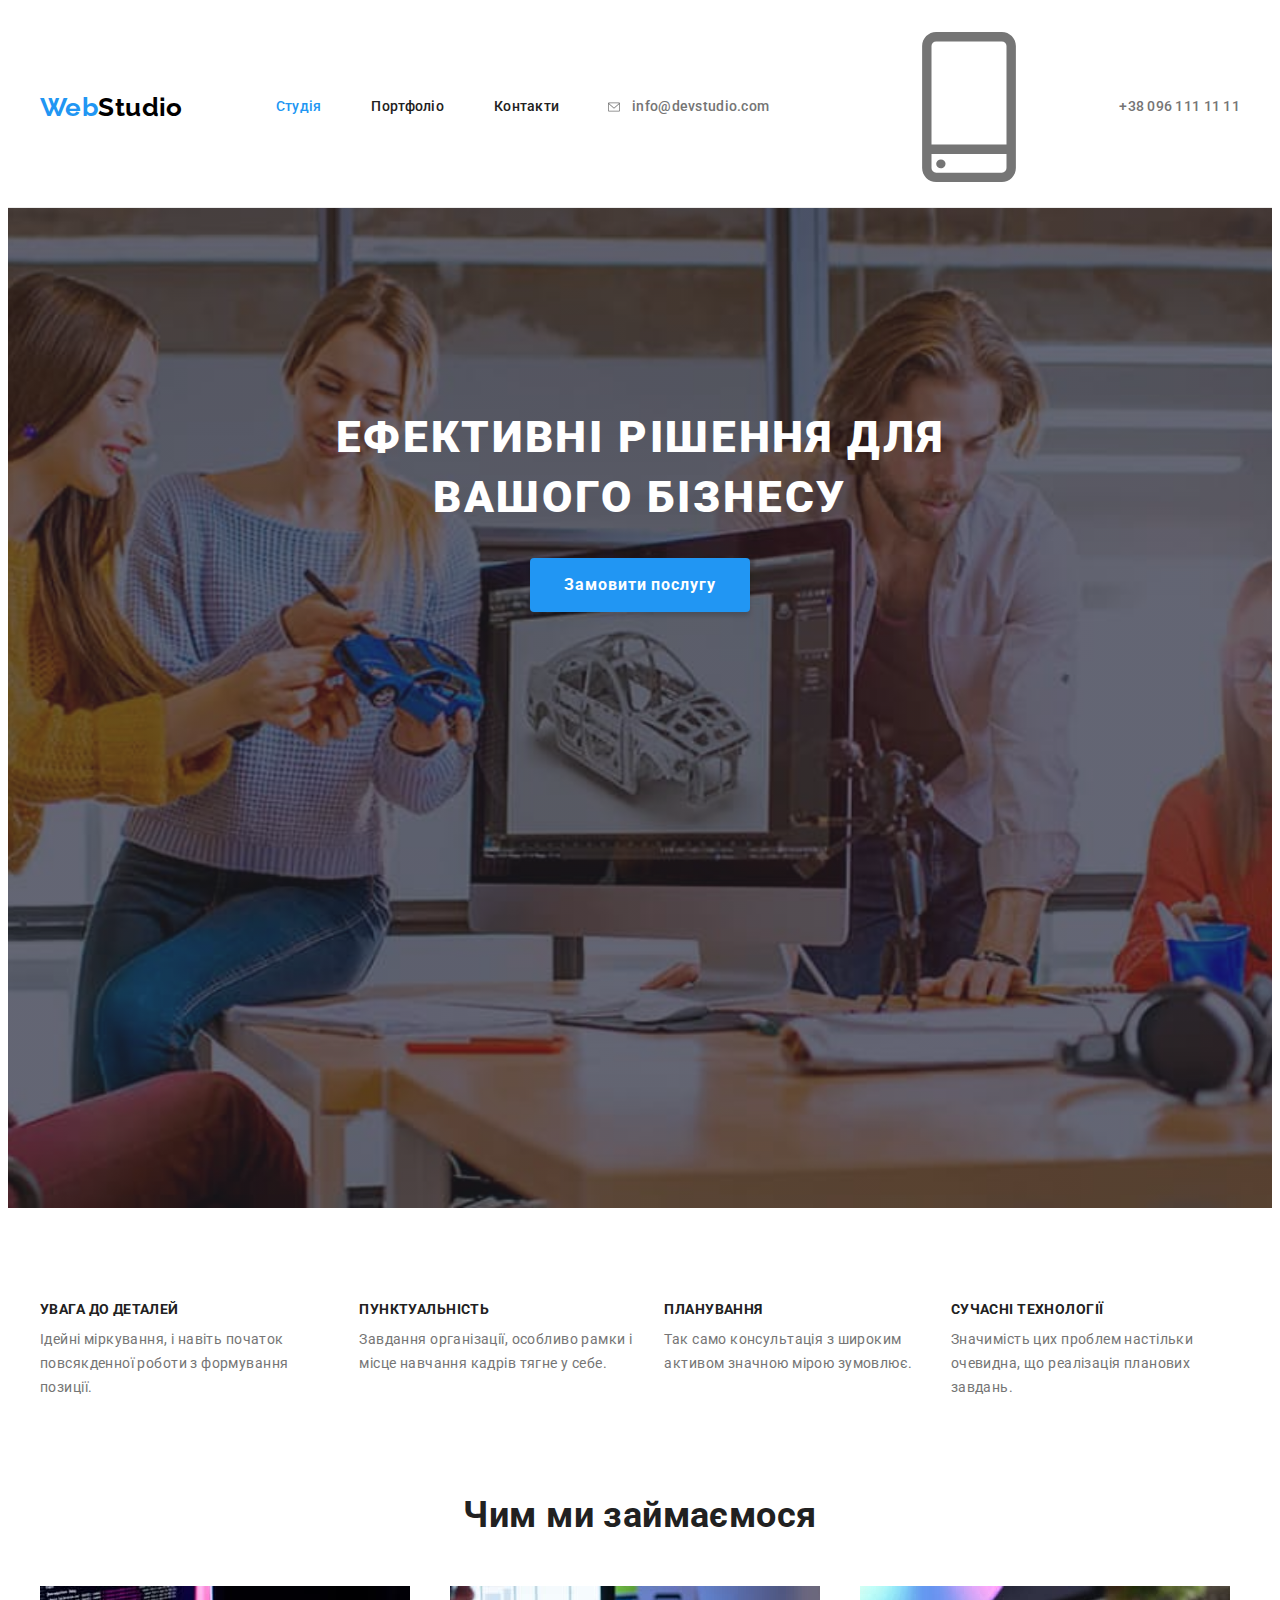
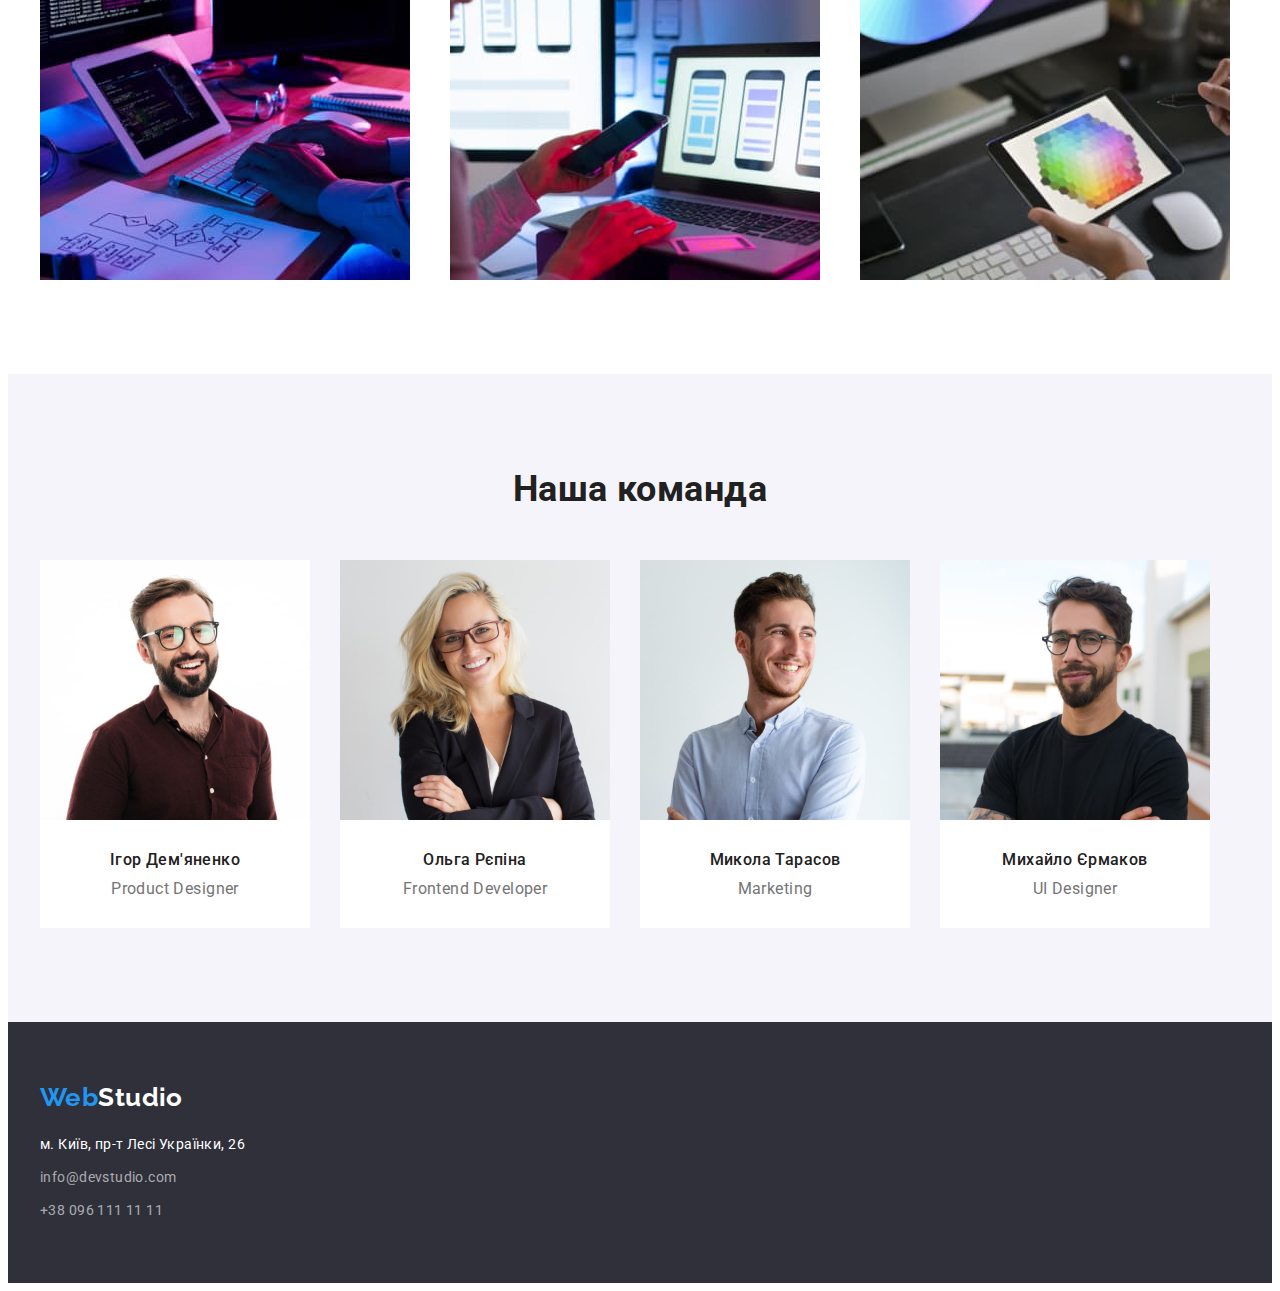
==== index.html @ 7a1e14f6 "add symbol-defs" ====
<!DOCTYPE html>
<html lang="uk">
  <head>
    <meta charset="UTF-8" />
    <meta http-equiv="X-UA-Compatible" content="IE=edge" />
    <meta name="viewport" content="width=device-width, initial-scale=1.0" />
    <title>Web Studio</title>
    <link rel="preconnect" href="https://fonts.googleapis.com" />
    <link rel="preconnect" href="https://fonts.gstatic.com" crossorigin />
    <link
      href="https://fonts.googleapis.com/css2?family=Raleway:wght@700&family=Roboto:wght@400;500;700;900&display=swap"
      rel="stylesheet"
    />
    <link
      rel="stylesheet"
      href="https://cdnjs.cloudflare.com/ajax/libs/modern-normalize/1.1.0/modern-normalize.min.css"
      integrity="sha512-wpPYUAdjBVSE4KJnH1VR1HeZfpl1ub8YT/NKx4PuQ5NmX2tKuGu6U/JRp5y+Y8XG2tV+wKQpNHVUX03MfMFn9Q=="
      crossorigin="anonymous"
      referrerpolicy="no-referrer"
    />
    <link rel="stylesheet" href="./css/styles.css" />
  </head>
  <body>
    <header class="page-header">
      <div class="container header-container">
        <nav class="nav-header">
          <a class="logo logo-first" lang="en" href="./index.html"
            >Web<span class="logo-header">Studio</span></a
          >
          <ul class="list nav-list">
            <li>
              <a class="nav-link link-current" href="./index.html">Студія</a>
            </li>
            <li>
              <a class="nav-link" href="./portfolio.html">Портфоліо</a>
            </li>
            <li>
              <a class="nav-link" href="#">Контакти</a>
            </li>
          </ul>
        </nav>
        <div class="contact-box">
          <ul class="list contact-list">
            <li>
              <a class="contact-link" href="mailto:info@devstudio.com">
                <svg class="mail-icon" width="16" ; height="12">
                  <use href="./images/symbol-defs.svg#envelope"></use></svg
                >info@devstudio.com
              </a>
            </li>
            <li>
              <a class="contact-link" href="tel:+380961111111">
                <svg class="phone-icon">
                  <use href="./images/symbol-defs.svg#smartphone"></use></svg
                >+38 096 111 11 11</a
              >
            </li>
          </ul>
        </div>
      </div>
    </header>
    <main>
      <section class="main-section section">
        <div class="container">
          <h1 class="main-title">Ефективні рішення для вашого бізнесу</h1>
          <button class="button" type="button">Замовити послугу</button>
        </div>
      </section>
      <section class="section">
        <div class="container">
          <h2 class="visually-hidden">Наші переваги</h2>
          <ul class="list benefits-list">
            <li>
              <h3 class="content-titles">Увага до деталей</h3>
              <p class="text">
                Ідейні міркування, і навіть початок повсякденної роботи з формування позиції.
              </p>
            </li>
            <li>
              <h3 class="content-titles">Пунктуальність</h3>
              <p class="text">
                Завдання організації, особливо рамки і місце навчання кадрів тягне у себе.
              </p>
            </li>
            <li>
              <h3 class="content-titles">Планування</h3>
              <p class="text">Так само консультація з широким активом значною мірою зумовлює.</p>
            </li>
            <li>
              <h3 class="content-titles">Сучасні технології</h3>
              <p class="text">
                Значимість цих проблем настільки очевидна, що реалізація планових завдань.
              </p>
            </li>
          </ul>
        </div>
      </section>
      <section class="section work-section">
        <div class="container">
          <h2 class="section-title">Чим ми займаємося</h2>
          <ul class="list work-list">
            <li class="work-item">
              <img
                class="work-image"
                src="./images/box1.jpg"
                alt="Людина працює за комп'ютером"
                width="370"
              />
            </li>
            <li class="work-item">
              <img
                class="work-image"
                src="./images/box2.jpg"
                alt="Людина переглядає інформацію на ноутбуці з телефоном"
                width="370"
              />
            </li>
            <li class="work-item">
              <img
                class="work-image"
                src="./images/box3.jpg"
                alt="Людина працює на планшеті"
                width="370"
              />
            </li>
          </ul>
        </div>
      </section>
      <section class="section-team section">
        <div class="container">
          <h2 class="section-title">Наша команда</h2>
          <ul class="list team-list">
            <li class="team-item">
              <img
                class="team-img"
                src="./images/img1.jpg"
                alt="Усміхнений хлопець в окулярах"
                width="270"
              />
              <div class="staff-box">
                <h3 class="staff-title">Ігор Дем'яненко</h3>
                <p class="staff-position" lang="en">Product Designer</p>
              </div>
            </li>
            <li class="team-item">
              <img
                class="team-img"
                src="./images/img2.jpg"
                alt="Усміхнена дівчина в окулярах"
                width="270"
              />
              <div class="staff-box">
                <h3 class="staff-title">Ольга Рєпіна</h3>
                <p class="staff-position" lang="en">Frontend Developer</p>
              </div>
            </li>
            <li class="team-item">
              <img
                class="team-img"
                src="./images/img3.jpg"
                alt="Усміхнений хлопець дивиться в сторону"
                width="270"
              />
              <div class="staff-box">
                <h3 class="staff-title">Микола Тарасов</h3>
                <p class="staff-position" lang="en">Marketing</p>
              </div>
            </li>
            <li class="team-item">
              <img
                class="team-img"
                src="./images/img4.jpg"
                alt="Хлопець в окулярах посміхається"
                width="270"
              />
              <div class="staff-box">
                <h3 class="staff-title">Михайло Єрмаков</h3>
                <p class="staff-position" lang="en">UI Designer</p>
              </div>
            </li>
          </ul>
        </div>
      </section>
    </main>
    <footer class="footer">
      <div class="container">
        <a class="logo logo-second" lang="en" href="./index.html"
          >Web<span class="logo-footer">Studio</span></a
        >
        <address>
          <ul class="list">
            <li class="address-item">
              <a
                class="footer-address link"
                href="https://goo.gl/maps/CPtrU1FHBa2aNyZL9"
                target="_blank"
                rel="noopener noreferrer nofollow"
                >м. Київ, пр-т Лесі Українки, 26</a
              >
            </li>
            <li class="address-item">
              <a class="footer-link link" href="mailto:info@devstudio.com">info@devstudio.com</a>
            </li>
            <li class="address-item">
              <a class="footer-link link" href="tel:+380961111111">+38 096 111 11 11</a>
            </li>
          </ul>
        </address>
      </div>
    </footer>
  </body>
</html>
---- css/styles.css ----
:root {
  --primary-text-color: #757575;
  --primary-dark-color: #212121;
  --secondary-dark-color: #000000;
  --accent-color: #2196f3;
  --primary-light-color: #ffffff;
  --background-dark-color: #2f303a;
  --background-light-color: #f5f5f5;
  --background-secondary-light: #f5f4fa;
  --accent-secondary-color: #188ce8;
  --secondary-light-color: rgba(255, 255, 255, 0.6);
  --border-color: #ececec;
  --border-card-color: #eeeeee;
}

body {
  background-color: var(--primary-light-color);
  color: var(--primary-text-color);
  font-family: 'Roboto', sans-serif;
  letter-spacing: 0.03em;
  font-size: 14px;
}

p,
h1,
h2,
h3,
h4,
h5,
h6 {
  margin: 0;
}
ul,
ol {
  margin: 0;
  padding-left: 0;
}
button {
  cursor: pointer;
}
address {
  font-style: normal;
}
img {
  display: block;
}

/*--------------------------HEADER---------------------------*/
.container {
  width: 1200px;
  padding-left: 15px;
  padding-right: 15px;
  margin: 0 auto;
  /*outline: 2px solid red;*/
}

.page-header {
  padding-top: 24px;
  padding-bottom: 25px;
  border-bottom: 1px solid var(--border-color);
}

.section {
  padding-top: 94px;
  padding-bottom: 94px;
  margin: 0 auto;
}

.nav-header,
.nav-list,
.header-container,
.contact-list {
  display: flex;
  align-items: center;
}

.header-container {
  justify-content: space-between;
}

.nav-list,
.contact-list {
  gap: 50px;
}

.logo {
  font-family: 'Raleway';
  font-weight: 700;
  font-size: 26px;
  line-height: 1.19;
  color: var(--accent-color);
  text-decoration: none;
}

.logo-first {
  margin-right: 93px;
}
.logo-header {
  color: var(--secondary-dark-color);
}

.logo-footer {
  color: var(--primary-light-color);
}

.logo-second {
  display: inline-block;
  margin-bottom: 20px;
}

.list {
  list-style: none;
}

.mail-icon {
  display: inline-flex;
  margin-right: 10px;
  fill: currentColor;
}

.nav-link,
.contact-link {
  display: flex;
  align-items: center;
  font-weight: 500;
  line-height: 1.14;
  letter-spacing: 0.02em;
  text-decoration: none;
}

.nav-link {
  color: var(--primary-dark-color);
}

.contact-link {
  color: var(--primary-text-color);
}

.nav-link:hover,
.nav-link:focus {
  color: var(--accent-color);
}

.contact-link:hover,
.contact-link:focus {
  color: var(--accent-color);
}

.link-current {
  color: var(--accent-color);
}

.link {
  text-decoration: none;
}

/*--------------------HERO---------------------------*/
.main-section {
  max-width: 1600px;
  height: 600px;
  margin: 0 auto;
  background-color: var(--background-dark-color);
  background-image: linear-gradient(to right, rgba(47, 48, 58, 0.4), rgba(47, 48, 58, 0.4)),
    url(../images/hero.jpg);
  background-repeat: no-repeat;
  background-position: center;
  background-size: cover;
  text-align: center;
  padding-top: 200px;
  padding-bottom: 200px;
}

.main-title {
  max-width: 696px;
  height: 120px;
  margin: 0 auto;
  font-weight: 900;
  font-size: 44px;
  line-height: 1.36;
  letter-spacing: 0.06em;
  text-transform: uppercase;
  color: var(--primary-light-color);
}

.button {
  display: inline-block;
  box-sizing: border-box;
  padding: 10px 32px;
  margin-top: 30px;
  font-family: inherit;
  font-weight: 700;
  font-size: 16px;
  line-height: 1.88;
  letter-spacing: 0.06em;
  color: var(--primary-light-color);
  background-color: var(--accent-color);
  box-shadow: 0px 4px 4px rgba(0, 0, 0, 0.15);
  border-radius: 4px;
  border-color: transparent;
}

.button:hover {
  background-color: var(--accent-secondary-color);
}

/*----------------НАШІ ПЕРЕВАГИ-------------------------*/

.visually-hidden {
  position: absolute;
  width: 1px;
  height: 1px;
  margin: -1px;
  border: 0;
  padding: 0;
  white-space: nowrap;
  clip-path: inset(100%);
  clip: rect(0 0 0 0);
  overflow: hidden;
}

.benefits-list {
  display: flex;
  gap: 30px;
}

.section-title {
  margin-bottom: 50px;
  font-size: 36px;
  line-height: 1.17;
  text-align: center;
  color: var(--primary-dark-color);
}

.content-titles {
  margin-bottom: 10px;
  font-size: 14px;
  line-height: 1.14;
  text-transform: uppercase;
  color: var(--primary-dark-color);
}

.text {
  line-height: 1.71;
  color: var(--primary-text-color);
}

/*---------------------ЧИМ МИ ЗАЙМАЄМОСЯ-------------------------*/

.work-section {
  padding-top: 0px;
}

.work-list {
  display: flex;
  gap: 30px;
  margin-top: 50px;
}

.work-item {
  flex-basis: calc((100% - 60px) / 3);
}

/*------------------------------------НАША КОМАНДА-----------------------------*/

.section-team {
  background-color: var(--background-secondary-light);
}

.staff-box {
  padding-top: 30px;
  padding-bottom: 30px;
}
.team-item {
  background-color: var(--primary-light-color);
}

.team-list {
  display: flex;
  gap: 30px;
}

.team-item {
  width: calc((100% -90px) / 4);
}

.staff-title {
  margin-bottom: 10px;
  font-weight: 500;
  font-size: 16px;
  line-height: 1.19;
  text-align: center;
  color: var(--primary-dark-color);
}

.staff-position {
  font-size: 16px;
  line-height: 1.19;
  text-align: center;
}

/*---------------------FOOTER---------------------------------*/
.footer {
  background-color: #2f303a;
  padding-top: 60px;
  padding-bottom: 60px;
}

.footer-address {
  display: inline-block;
  line-height: 1.71;
  color: var(--primary-light-color);
}

.address-item:not(:last-child) {
  margin-bottom: 9px;
}

.footer-link {
  display: inline-block;
  font-style: normal;
  line-height: 1.71;
  color: var(--secondary-light-color);
}

.footer-link:hover,
.footer-link:focus {
  color: var(--accent-color);
}

/*----------------------PORTFOLIO------------------------------*/
.works-title {
  font-size: 18px;
  line-height: 2;
  letter-spacing: 0.06em;
  color: var(--primary-dark-color);
}

.works-sub-title {
  font-size: 16px;
  line-height: 1.88;
  color: var(--primary-text-color);
}

.button-portfolio {
  display: block;
  padding: 6px 22px;
  background: var(--background-secondary-light);
  border-radius: 4px;
  font-family: inherit;
  font-weight: 500;
  font-size: 16px;
  line-height: 1.62;
  text-align: center;
  letter-spacing: 0.03em;
  color: var(--primary-dark-color);
  border-radius: 4px;
  border: transparent;
}

.button-portfolio:hover,
.button-portfolio:focus {
  background-color: var(--accent-color);
  color: var(--primary-light-color);
}

.button-list {
  display: flex;
  justify-content: center;
  gap: 8px;
  margin-bottom: 50px;
}

.cards-list {
  display: flex;
  gap: 30px;
  flex-wrap: wrap;
  flex-basis: calc((100% - 60px) / 3);
}

.works-box {
  padding: 20px 24px;
  border: 1px solid var(--border-card-color);
  border-top: none;
}

.works-title {
  margin-bottom: 4px;
}
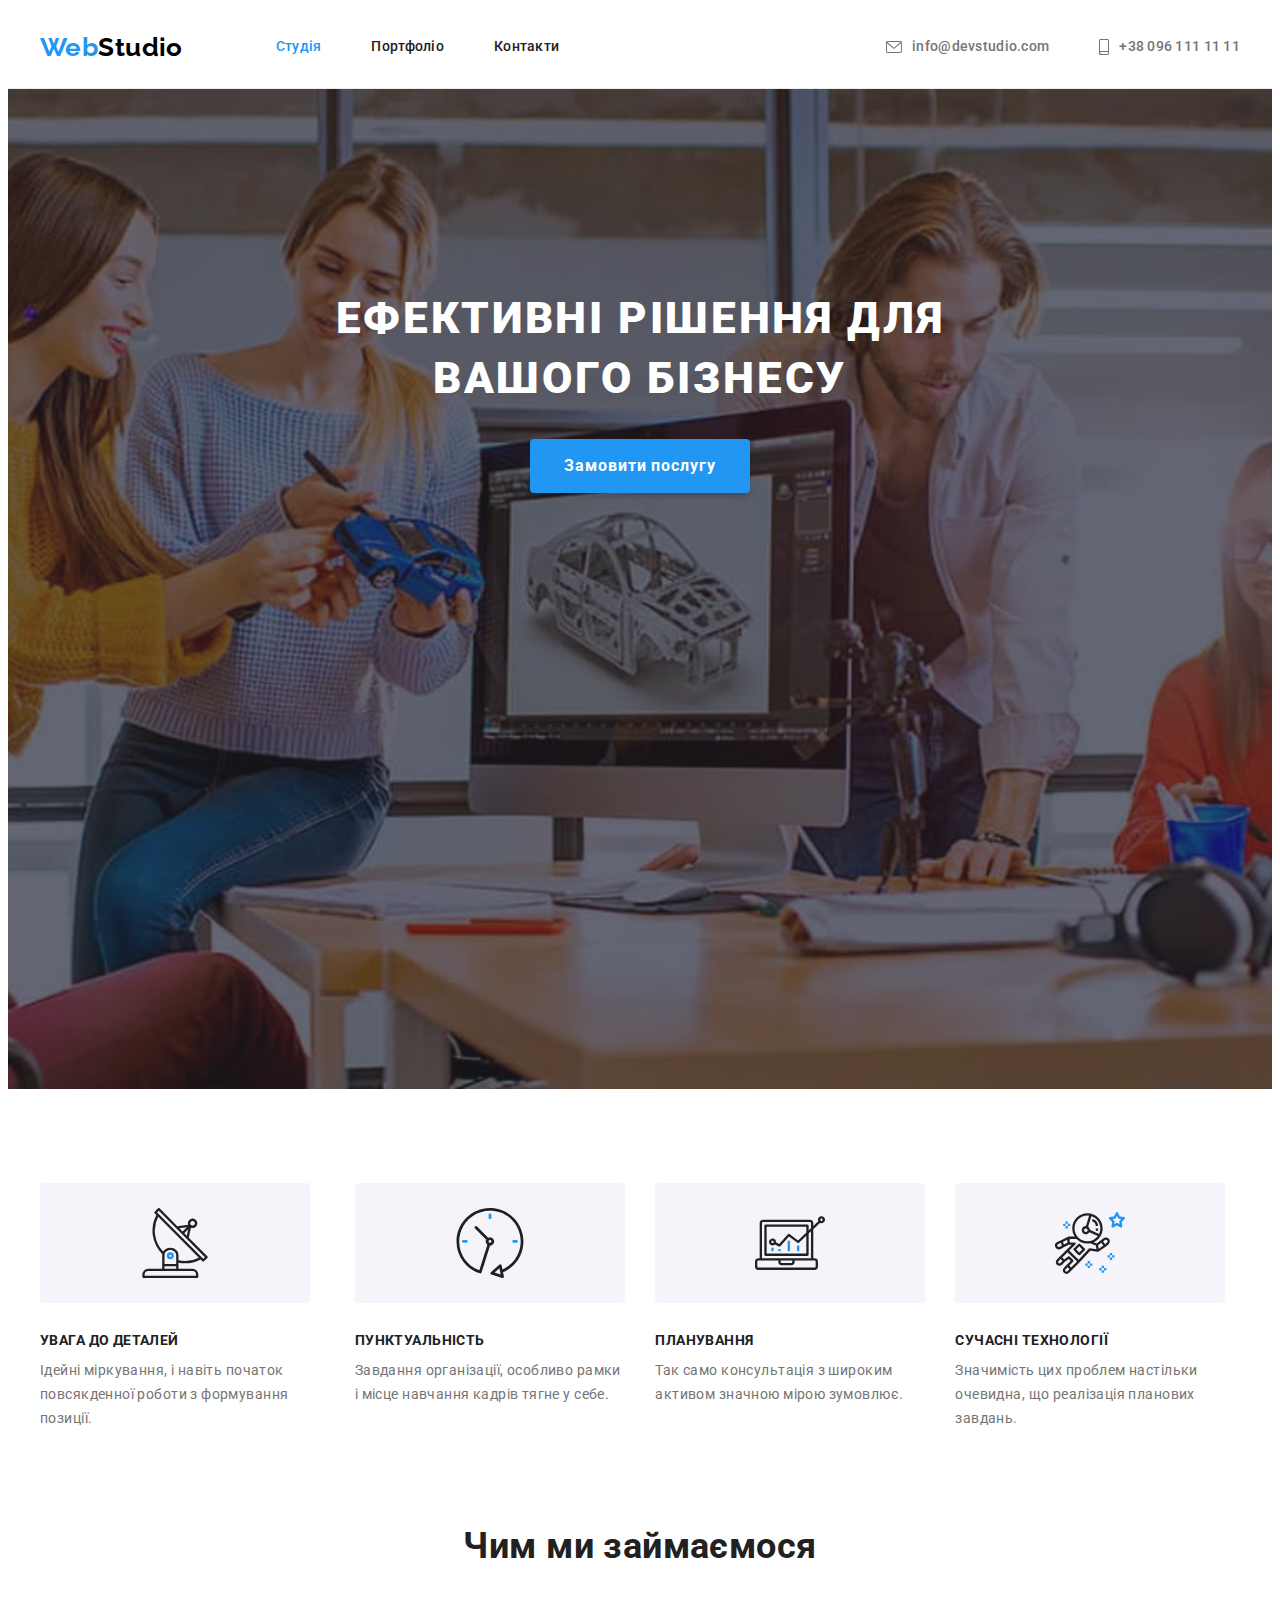
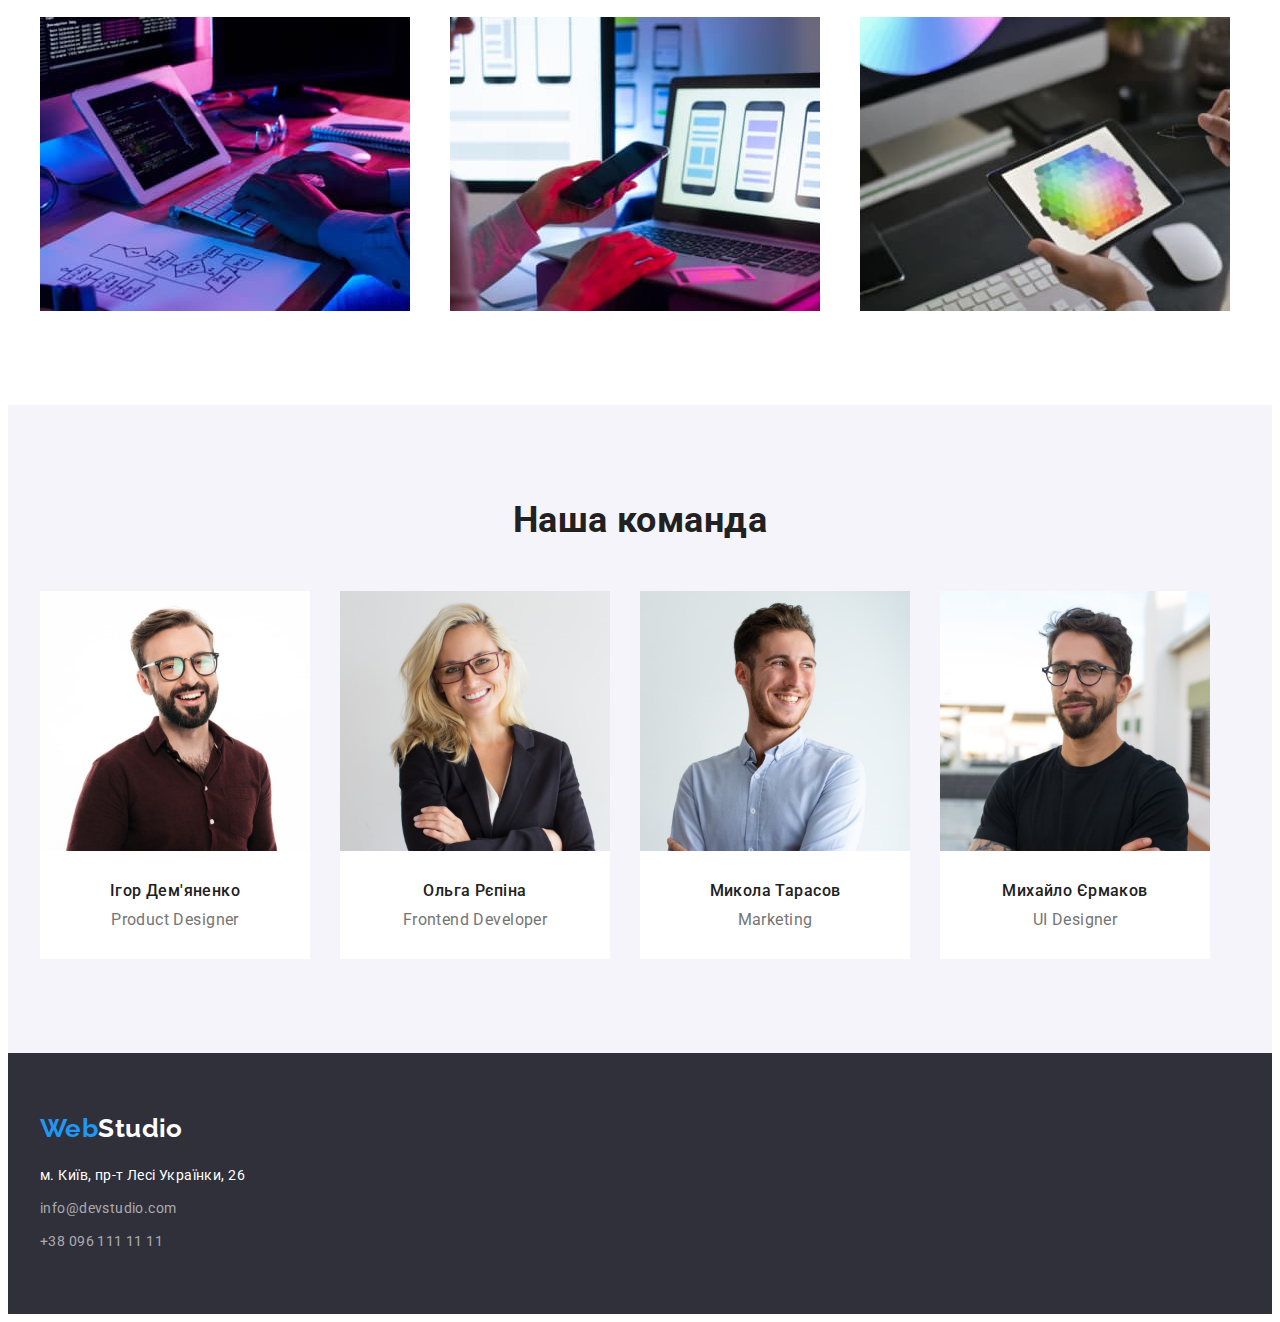
==== commit 8e4d796e: "add in css sbg (benefits)" ====
--- a/index.html
+++ b/index.html
@@ -50,7 +50,7 @@
             </li>
             <li>
               <a class="contact-link" href="tel:+380961111111">
-                <svg class="phone-icon">
+                <svg class="phone-icon" width="10" ; height="16">
                   <use href="./images/symbol-defs.svg#smartphone"></use></svg
                 >+38 096 111 11 11</a
               >
@@ -70,23 +70,43 @@
         <div class="container">
           <h2 class="visually-hidden">Наші переваги</h2>
           <ul class="list benefits-list">
-            <li>
+            <li class="benefits-item">
+              <div class="benefits-box">
+                <svg class="benefits-icons" width="70" height="70">
+                  <use href="./images/symbol-defs.svg#antenna"></use>
+                </svg>
+              </div>
               <h3 class="content-titles">Увага до деталей</h3>
               <p class="text">
                 Ідейні міркування, і навіть початок повсякденної роботи з формування позиції.
               </p>
             </li>
-            <li>
+            <li class="benefits-item">
+              <div class="benefits-box">
+                <svg class="benefits-icons" width="70" height="70">
+                  <use href="./images/symbol-defs.svg#clock"></use>
+                </svg>
+              </div>
               <h3 class="content-titles">Пунктуальність</h3>
               <p class="text">
                 Завдання організації, особливо рамки і місце навчання кадрів тягне у себе.
               </p>
             </li>
-            <li>
+            <li class="benefits-item">
+              <div class="benefits-box">
+                <svg class="benefits-icons" width="70" height="70">
+                  <use href="./images/symbol-defs.svg#diagram"></use>
+                </svg>
+              </div>
               <h3 class="content-titles">Планування</h3>
               <p class="text">Так само консультація з широким активом значною мірою зумовлює.</p>
             </li>
-            <li>
+            <li class="benefits-item">
+              <div class="benefits-box">
+                <svg class="benefits-icons" width="70" height="70">
+                  <use href="./images/symbol-defs.svg#astronaut"></use>
+                </svg>
+              </div>
               <h3 class="content-titles">Сучасні технології</h3>
               <p class="text">
                 Значимість цих проблем настільки очевидна, що реалізація планових завдань.
--- a/css/styles.css
+++ b/css/styles.css
@@ -113,9 +113,14 @@
 }
 
 .mail-icon {
-  display: inline-flex;
   margin-right: 10px;
   fill: currentColor;
+}
+
+.phone-icon {
+  margin-right: 10px;
+  fill: currentColor;
+  padding: 0;
 }
 
 .nav-link,
@@ -223,6 +228,20 @@
   gap: 30px;
 }
 
+.benefits-box {
+  width: 270px;
+  height: 120px;
+  background-color: var(--background-secondary-light);
+  border-radius: 4px;
+  display: flex;
+  justify-content: center;
+  align-items: center;
+  margin-bottom: 30px;
+}
+
+.benefits-icons {
+}
+
 .section-title {
   margin-bottom: 50px;
   font-size: 36px;
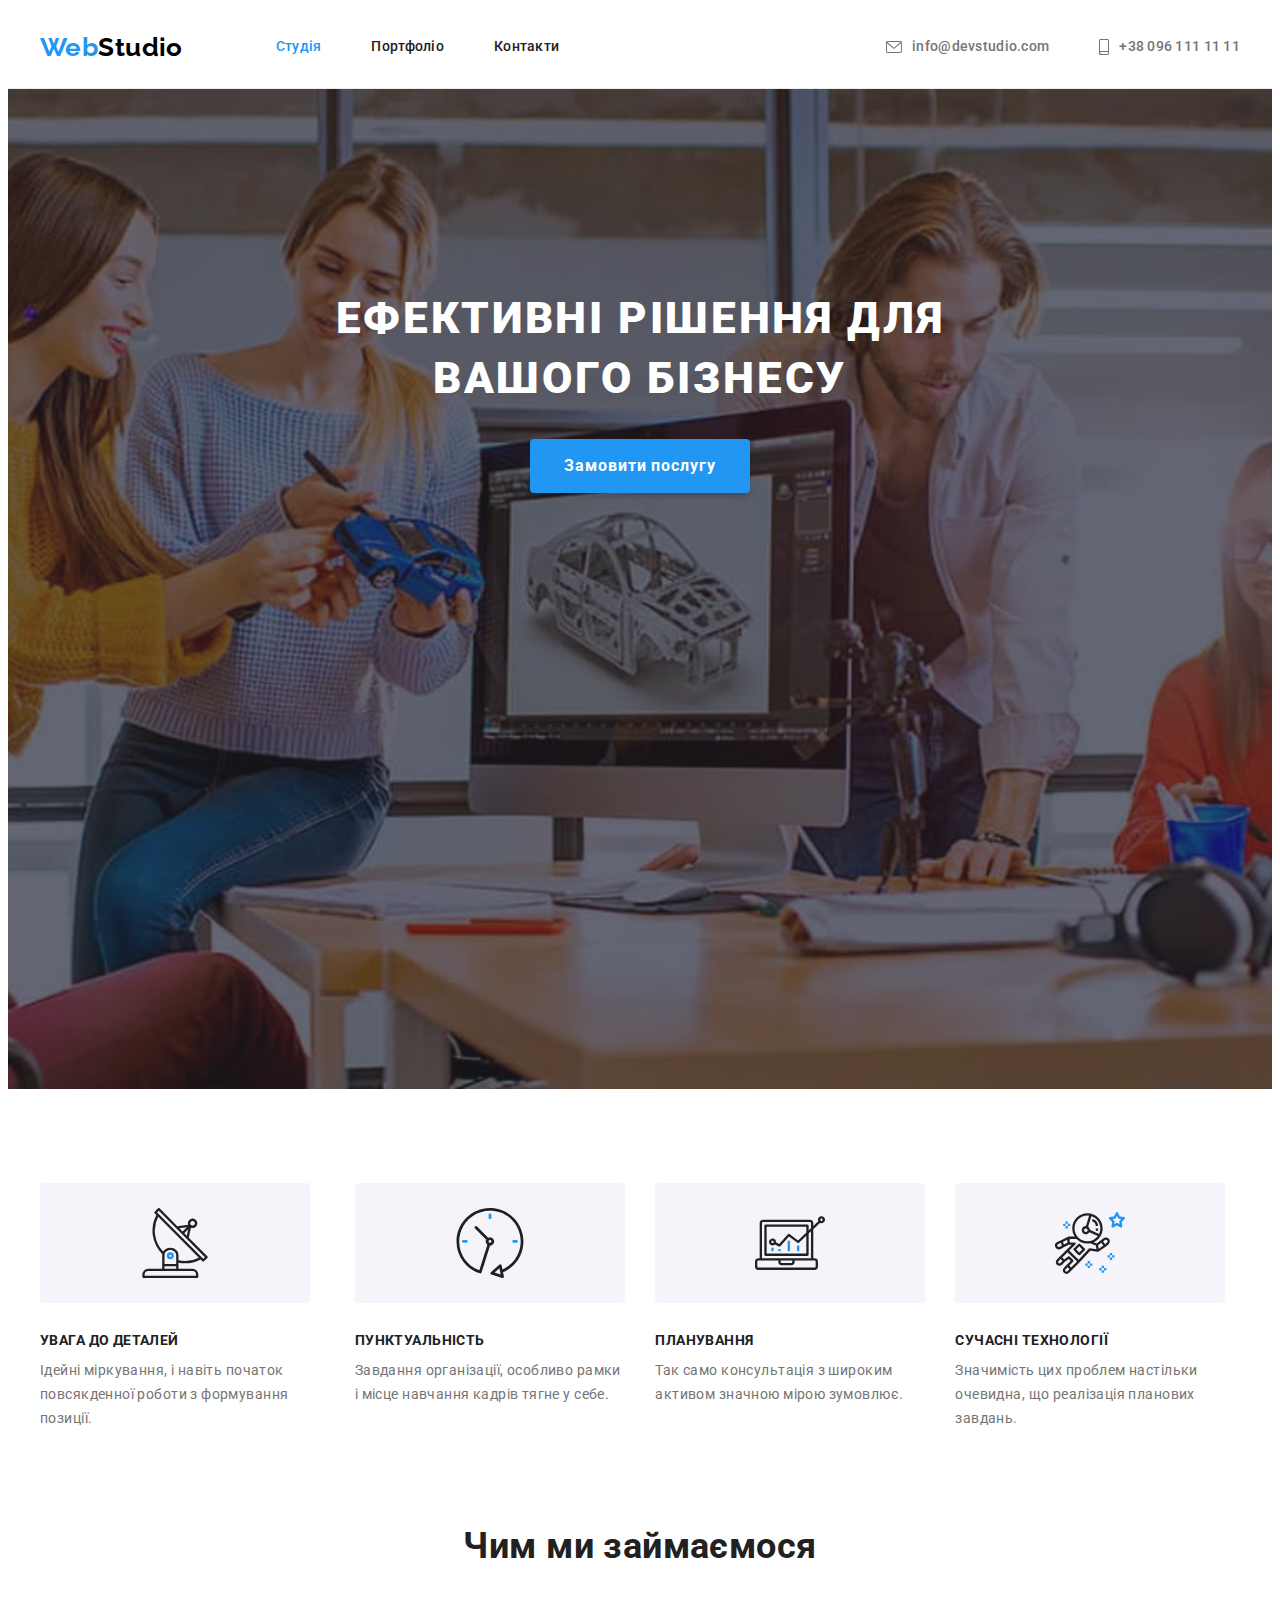
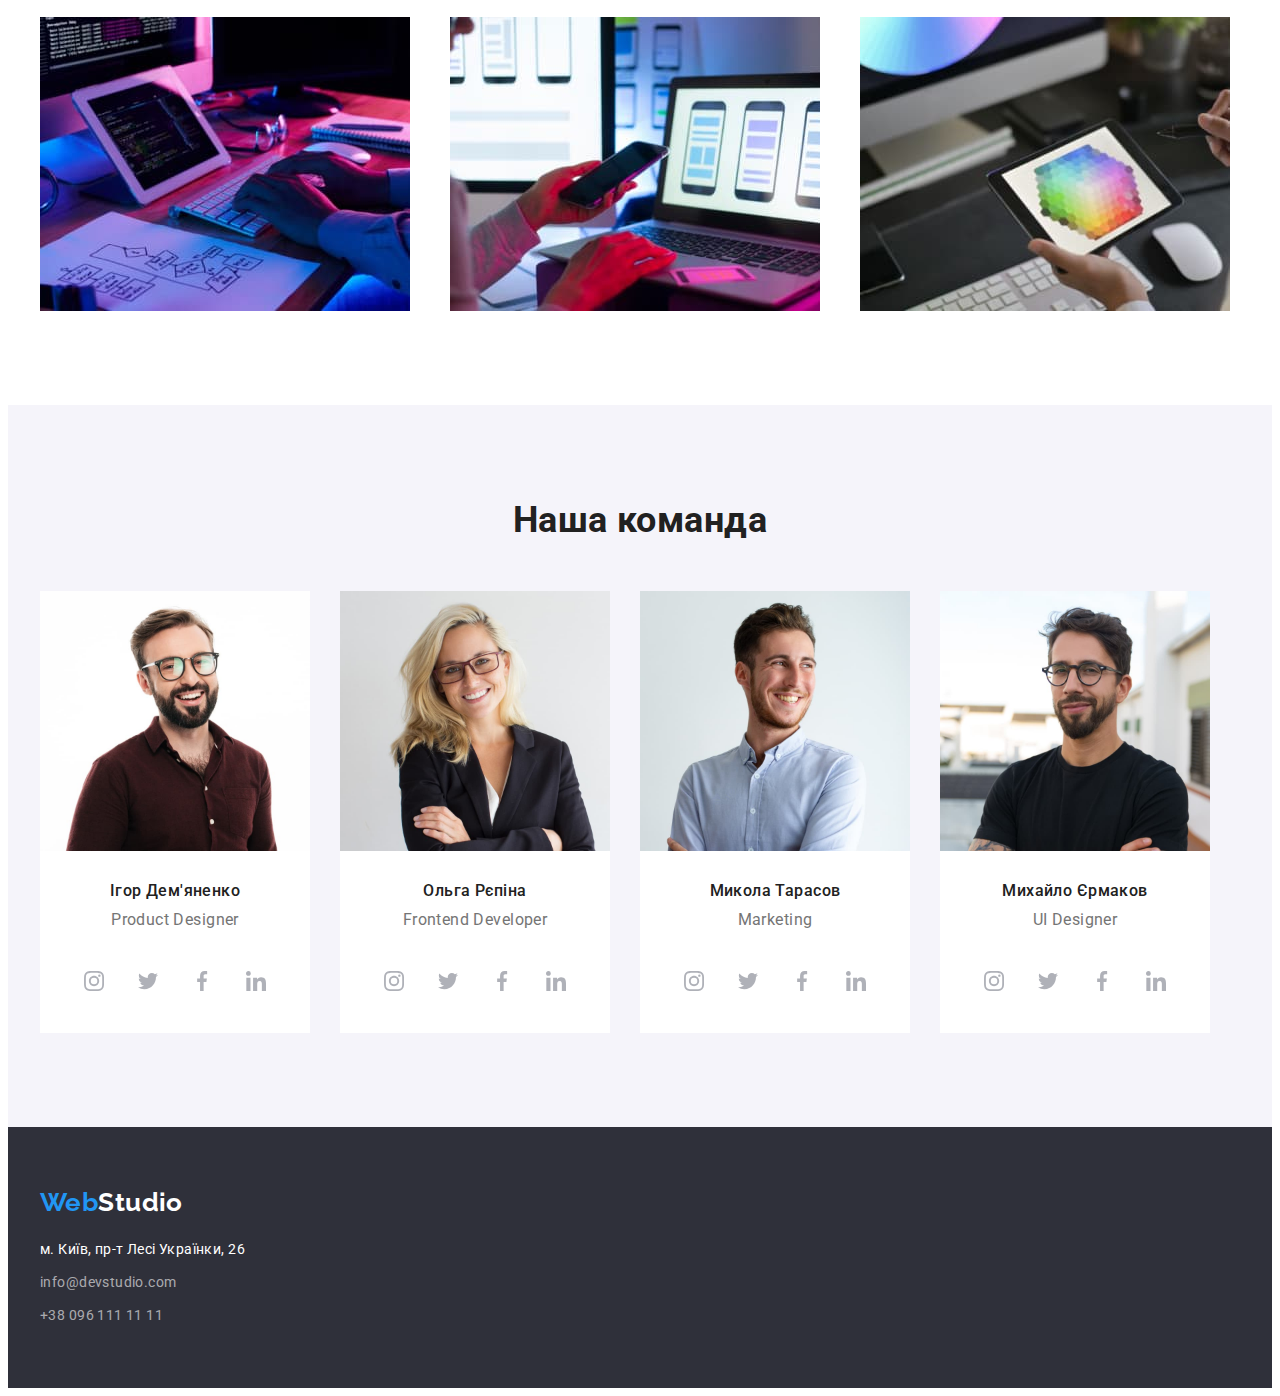
==== commit a10c8660: "add social icons in section our team" ====
--- a/index.html
+++ b/index.html
@@ -161,6 +161,58 @@
                 <h3 class="staff-title">Ігор Дем'яненко</h3>
                 <p class="staff-position" lang="en">Product Designer</p>
               </div>
+              <div>
+                <ul class="team-social-list list">
+                  <li class="team-social-item">
+                    <a
+                      target="_blank"
+                      rel="noopener noreferrer nofollow"
+                      href=""
+                      class="team-social-link link"
+                    >
+                      <svg width="20" height="20">
+                        <use href="./images/symbol-defs.svg#instagram"></use>
+                      </svg>
+                    </a>
+                  </li>
+                  <li class="team-social-item">
+                    <a
+                      target="_blank"
+                      rel="noopener noreferrer nofollow"
+                      href=""
+                      class="team-social-link link"
+                    >
+                      <svg width="20" height="20">
+                        <use href="./images/symbol-defs.svg#twitter"></use>
+                      </svg>
+                    </a>
+                  </li>
+                  <li class="team-social-item">
+                    <a
+                      target="_blank"
+                      rel="noopener noreferrer nofollow"
+                      href=""
+                      class="team-social-link link"
+                    >
+                      <svg width="20" height="20">
+                        <use href="./images/symbol-defs.svg#facebook"></use>
+                      </svg>
+                    </a>
+                  </li>
+                  <li class="team-social-item">
+                    <a
+                      target="_blank"
+                      rel="noopener noreferrer nofollow"
+                      href=""
+                      class="team-social-link link"
+                    >
+                      <svg width="20" height="20">
+                        <use href="./images/symbol-defs.svg#linkedin"></use>
+                      </svg>
+                    </a>
+                  </li>
+                </ul>
+              </div>
             </li>
             <li class="team-item">
               <img
@@ -173,6 +225,58 @@
                 <h3 class="staff-title">Ольга Рєпіна</h3>
                 <p class="staff-position" lang="en">Frontend Developer</p>
               </div>
+              <div>
+                <ul class="team-social-list list">
+                  <li class="team-social-item">
+                    <a
+                      target="_blank"
+                      rel="noopener noreferrer nofollow"
+                      href=""
+                      class="team-social-link link"
+                    >
+                      <svg width="20" height="20">
+                        <use href="./images/symbol-defs.svg#instagram"></use>
+                      </svg>
+                    </a>
+                  </li>
+                  <li class="team-social-item">
+                    <a
+                      target="_blank"
+                      rel="noopener noreferrer nofollow"
+                      href=""
+                      class="team-social-link link"
+                    >
+                      <svg width="20" height="20">
+                        <use href="./images/symbol-defs.svg#twitter"></use>
+                      </svg>
+                    </a>
+                  </li>
+                  <li class="team-social-item">
+                    <a
+                      target="_blank"
+                      rel="noopener noreferrer nofollow"
+                      href=""
+                      class="team-social-link link"
+                    >
+                      <svg width="20" height="20">
+                        <use href="./images/symbol-defs.svg#facebook"></use>
+                      </svg>
+                    </a>
+                  </li>
+                  <li class="team-social-item">
+                    <a
+                      target="_blank"
+                      rel="noopener noreferrer nofollow"
+                      href=""
+                      class="team-social-link link"
+                    >
+                      <svg width="20" height="20">
+                        <use href="./images/symbol-defs.svg#linkedin"></use>
+                      </svg>
+                    </a>
+                  </li>
+                </ul>
+              </div>
             </li>
             <li class="team-item">
               <img
@@ -185,6 +289,58 @@
                 <h3 class="staff-title">Микола Тарасов</h3>
                 <p class="staff-position" lang="en">Marketing</p>
               </div>
+              <div>
+                <ul class="team-social-list list">
+                  <li class="team-social-item">
+                    <a
+                      target="_blank"
+                      rel="noopener noreferrer nofollow"
+                      href=""
+                      class="team-social-link link"
+                    >
+                      <svg width="20" height="20">
+                        <use href="./images/symbol-defs.svg#instagram"></use>
+                      </svg>
+                    </a>
+                  </li>
+                  <li class="team-social-item">
+                    <a
+                      target="_blank"
+                      rel="noopener noreferrer nofollow"
+                      href=""
+                      class="team-social-link link"
+                    >
+                      <svg width="20" height="20">
+                        <use href="./images/symbol-defs.svg#twitter"></use>
+                      </svg>
+                    </a>
+                  </li>
+                  <li class="team-social-item">
+                    <a
+                      target="_blank"
+                      rel="noopener noreferrer nofollow"
+                      href=""
+                      class="team-social-link link"
+                    >
+                      <svg width="20" height="20">
+                        <use href="./images/symbol-defs.svg#facebook"></use>
+                      </svg>
+                    </a>
+                  </li>
+                  <li class="team-social-item">
+                    <a
+                      target="_blank"
+                      rel="noopener noreferrer nofollow"
+                      href=""
+                      class="team-social-link link"
+                    >
+                      <svg width="20" height="20">
+                        <use href="./images/symbol-defs.svg#linkedin"></use>
+                      </svg>
+                    </a>
+                  </li>
+                </ul>
+              </div>
             </li>
             <li class="team-item">
               <img
@@ -196,6 +352,58 @@
               <div class="staff-box">
                 <h3 class="staff-title">Михайло Єрмаков</h3>
                 <p class="staff-position" lang="en">UI Designer</p>
+              </div>
+              <div>
+                <ul class="team-social-list list">
+                  <li class="team-social-item">
+                    <a
+                      target="_blank"
+                      rel="noopener noreferrer nofollow"
+                      href=""
+                      class="team-social-link link"
+                    >
+                      <svg width="20" height="20">
+                        <use href="./images/symbol-defs.svg#instagram"></use>
+                      </svg>
+                    </a>
+                  </li>
+                  <li class="team-social-item">
+                    <a
+                      target="_blank"
+                      rel="noopener noreferrer nofollow"
+                      href=""
+                      class="team-social-link link"
+                    >
+                      <svg width="20" height="20">
+                        <use href="./images/symbol-defs.svg#twitter"></use>
+                      </svg>
+                    </a>
+                  </li>
+                  <li class="team-social-item">
+                    <a
+                      target="_blank"
+                      rel="noopener noreferrer nofollow"
+                      href=""
+                      class="team-social-link link"
+                    >
+                      <svg width="20" height="20">
+                        <use href="./images/symbol-defs.svg#facebook"></use>
+                      </svg>
+                    </a>
+                  </li>
+                  <li class="team-social-item">
+                    <a
+                      target="_blank"
+                      rel="noopener noreferrer nofollow"
+                      href=""
+                      class="team-social-link link"
+                    >
+                      <svg width="20" height="20">
+                        <use href="./images/symbol-defs.svg#linkedin"></use>
+                      </svg>
+                    </a>
+                  </li>
+                </ul>
               </div>
             </li>
           </ul>
--- a/css/styles.css
+++ b/css/styles.css
@@ -229,17 +229,14 @@
 }
 
 .benefits-box {
+  display: flex;
   width: 270px;
   height: 120px;
-  background-color: var(--background-secondary-light);
-  border-radius: 4px;
-  display: flex;
   justify-content: center;
   align-items: center;
   margin-bottom: 30px;
-}
-
-.benefits-icons {
+  background-color: var(--background-secondary-light);
+  border-radius: 4px;
 }
 
 .section-title {
@@ -317,6 +314,34 @@
   text-align: center;
 }
 
+.team-social-list {
+  display: flex;
+  justify-content: center;
+  align-items: center;
+  gap: 10px;
+  margin-bottom: 30px;
+}
+
+.team-social-item {
+  width: 44px;
+  height: 44px;
+}
+
+.team-social-link {
+  width: 100%;
+  height: 100%;
+  border-radius: 50%;
+  display: flex;
+  justify-content: center;
+  align-items: center;
+  fill: #afb1b8;
+}
+
+.team-social-link:hover,
+.team-social-link:focus {
+  background-color: var(--accent-color);
+  fill: var(--primary-light-color);
+}
 /*---------------------FOOTER---------------------------------*/
 .footer {
   background-color: #2f303a;
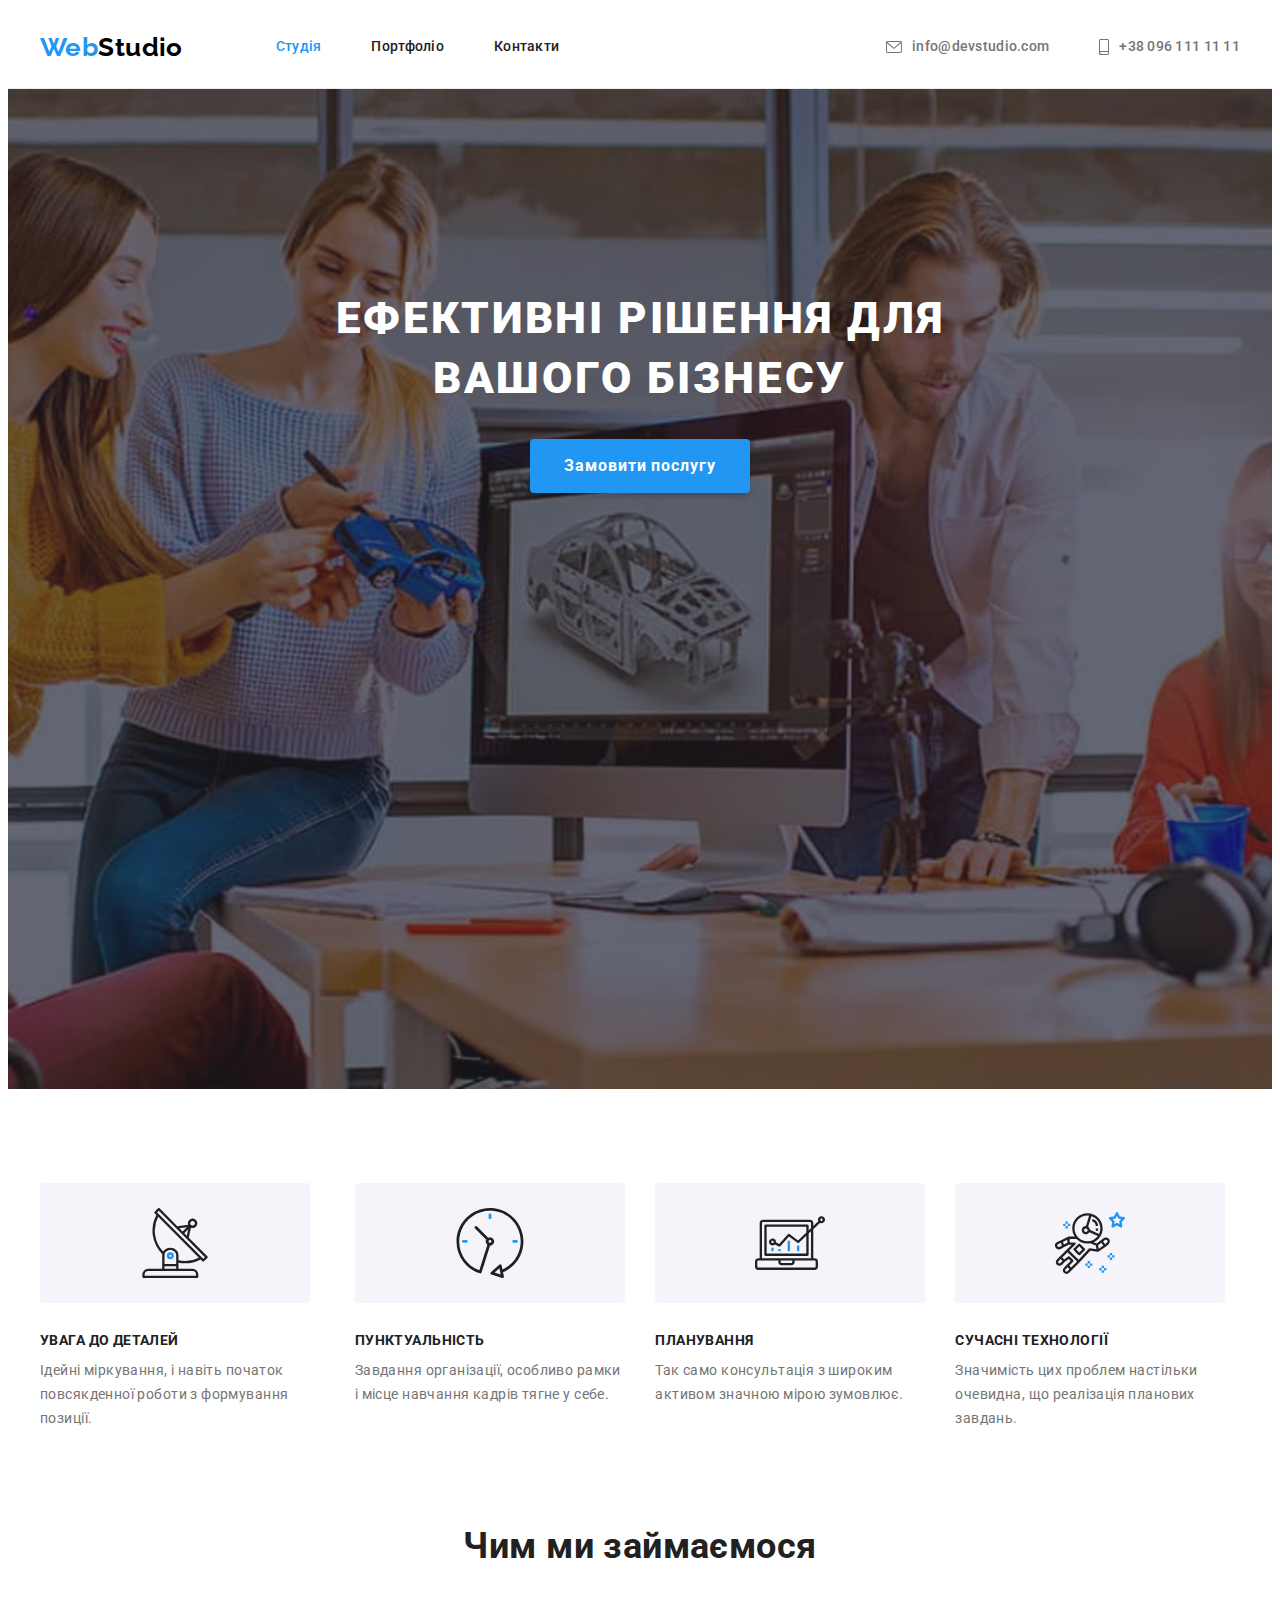
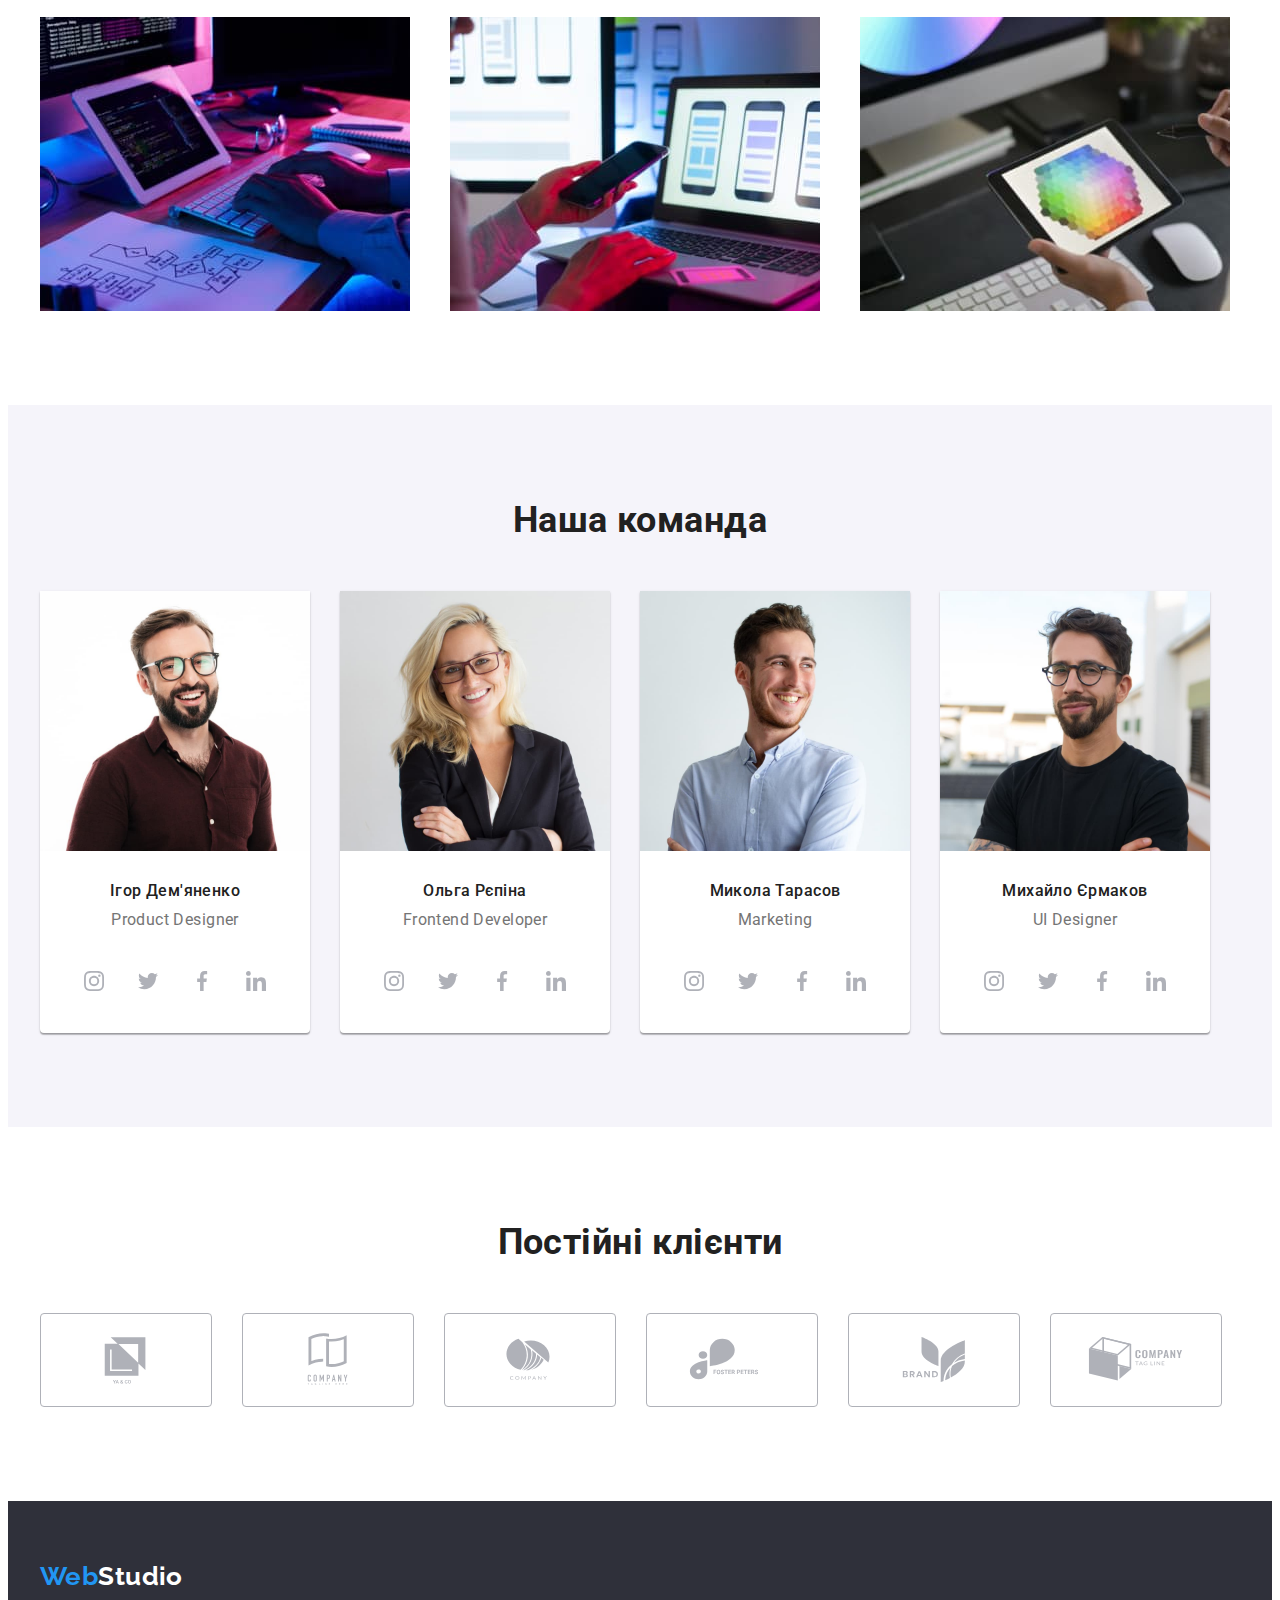
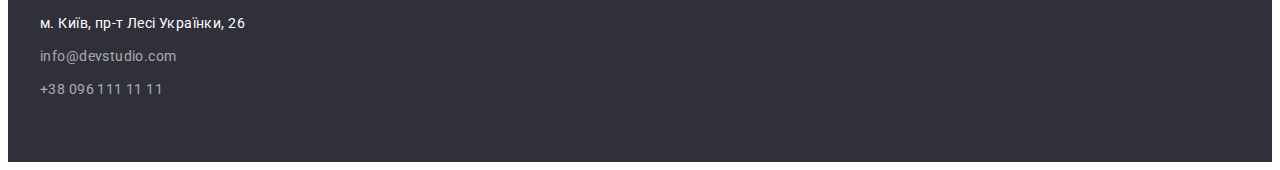
==== commit bdf68b34: "add section Clients" ====
--- a/index.html
+++ b/index.html
@@ -409,6 +409,85 @@
           </ul>
         </div>
       </section>
+      <section class="clients-section section">
+        <div class="container">
+          <h2 class="section-title">Постійні клієнти</h2>
+          <ul class="clients-list list">
+            <li class="clients-item">
+              <a
+                class="clients-link link"
+                target="_blank"
+                rel="noopener noreferrer nofollow"
+                href=""
+              >
+                <svg width="106" height="60">
+                  <use href="./images/symbol-defs.svg#client1"></use>
+                </svg>
+              </a>
+            </li>
+            <li class="clients-item">
+              <a
+                class="clients-link link"
+                target="_blank"
+                rel="noopener noreferrer nofollow"
+                href=""
+              >
+                <svg width="106" height="60">
+                  <use href="./images/symbol-defs.svg#client2"></use>
+                </svg>
+              </a>
+            </li>
+            <li class="clients-item">
+              <a
+                class="clients-link link"
+                target="_blank"
+                rel="noopener noreferrer nofollow"
+                href=""
+              >
+                <svg width="106" height="60">
+                  <use href="./images/symbol-defs.svg#client3"></use>
+                </svg>
+              </a>
+            </li>
+            <li class="clients-item">
+              <a
+                class="clients-link link"
+                target="_blank"
+                rel="noopener noreferrer nofollow"
+                href=""
+              >
+                <svg width="106" height="60">
+                  <use href="./images/symbol-defs.svg#client4"></use>
+                </svg>
+              </a>
+            </li>
+            <li class="clients-item">
+              <a
+                class="clients-link link"
+                target="_blank"
+                rel="noopener noreferrer nofollow"
+                href=""
+              >
+                <svg width="106" height="60">
+                  <use href="./images/symbol-defs.svg#client5"></use>
+                </svg>
+              </a>
+            </li>
+            <li class="clients-item">
+              <a
+                class="clients-link link"
+                target="_blank"
+                rel="noopener noreferrer nofollow"
+                href=""
+              >
+                <svg class="icon" width="106" height="60">
+                  <use href="./images/symbol-defs.svg#client6"></use>
+                </svg>
+              </a>
+            </li>
+          </ul>
+        </div>
+      </section>
     </main>
     <footer class="footer">
       <div class="container">
--- a/css/styles.css
+++ b/css/styles.css
@@ -288,6 +288,9 @@
 }
 .team-item {
   background-color: var(--primary-light-color);
+  box-shadow: 0px 1px 3px rgba(0, 0, 0, 0.12), 0px 1px 1px rgba(0, 0, 0, 0.14),
+    0px 2px 1px rgba(0, 0, 0, 0.2);
+  border-radius: 0px 0px 4px 4px;
 }
 
 .team-list {
@@ -342,6 +345,39 @@
   background-color: var(--accent-color);
   fill: var(--primary-light-color);
 }
+
+/*---------------ПОСТІЙНІ КЛІЄНТИ------------------------*/
+.clients-section {
+}
+
+.clients-list {
+  display: flex;
+  gap: 30px;
+}
+
+.clients-item {
+  display: flex;
+}
+
+.clients-link {
+  width: 170px;
+  height: 92px;
+  border: 1px solid #afb1b8;
+  border-radius: 4px;
+  fill: #afb1b8;
+  display: flex;
+  justify-content: center;
+  align-items: center;
+}
+
+.clients-link:hover {
+  fill: var(--accent-color);
+  border: 1px solid var(--accent-color);
+}
+
+.clients-link:hover {
+}
+
 /*---------------------FOOTER---------------------------------*/
 .footer {
   background-color: #2f303a;
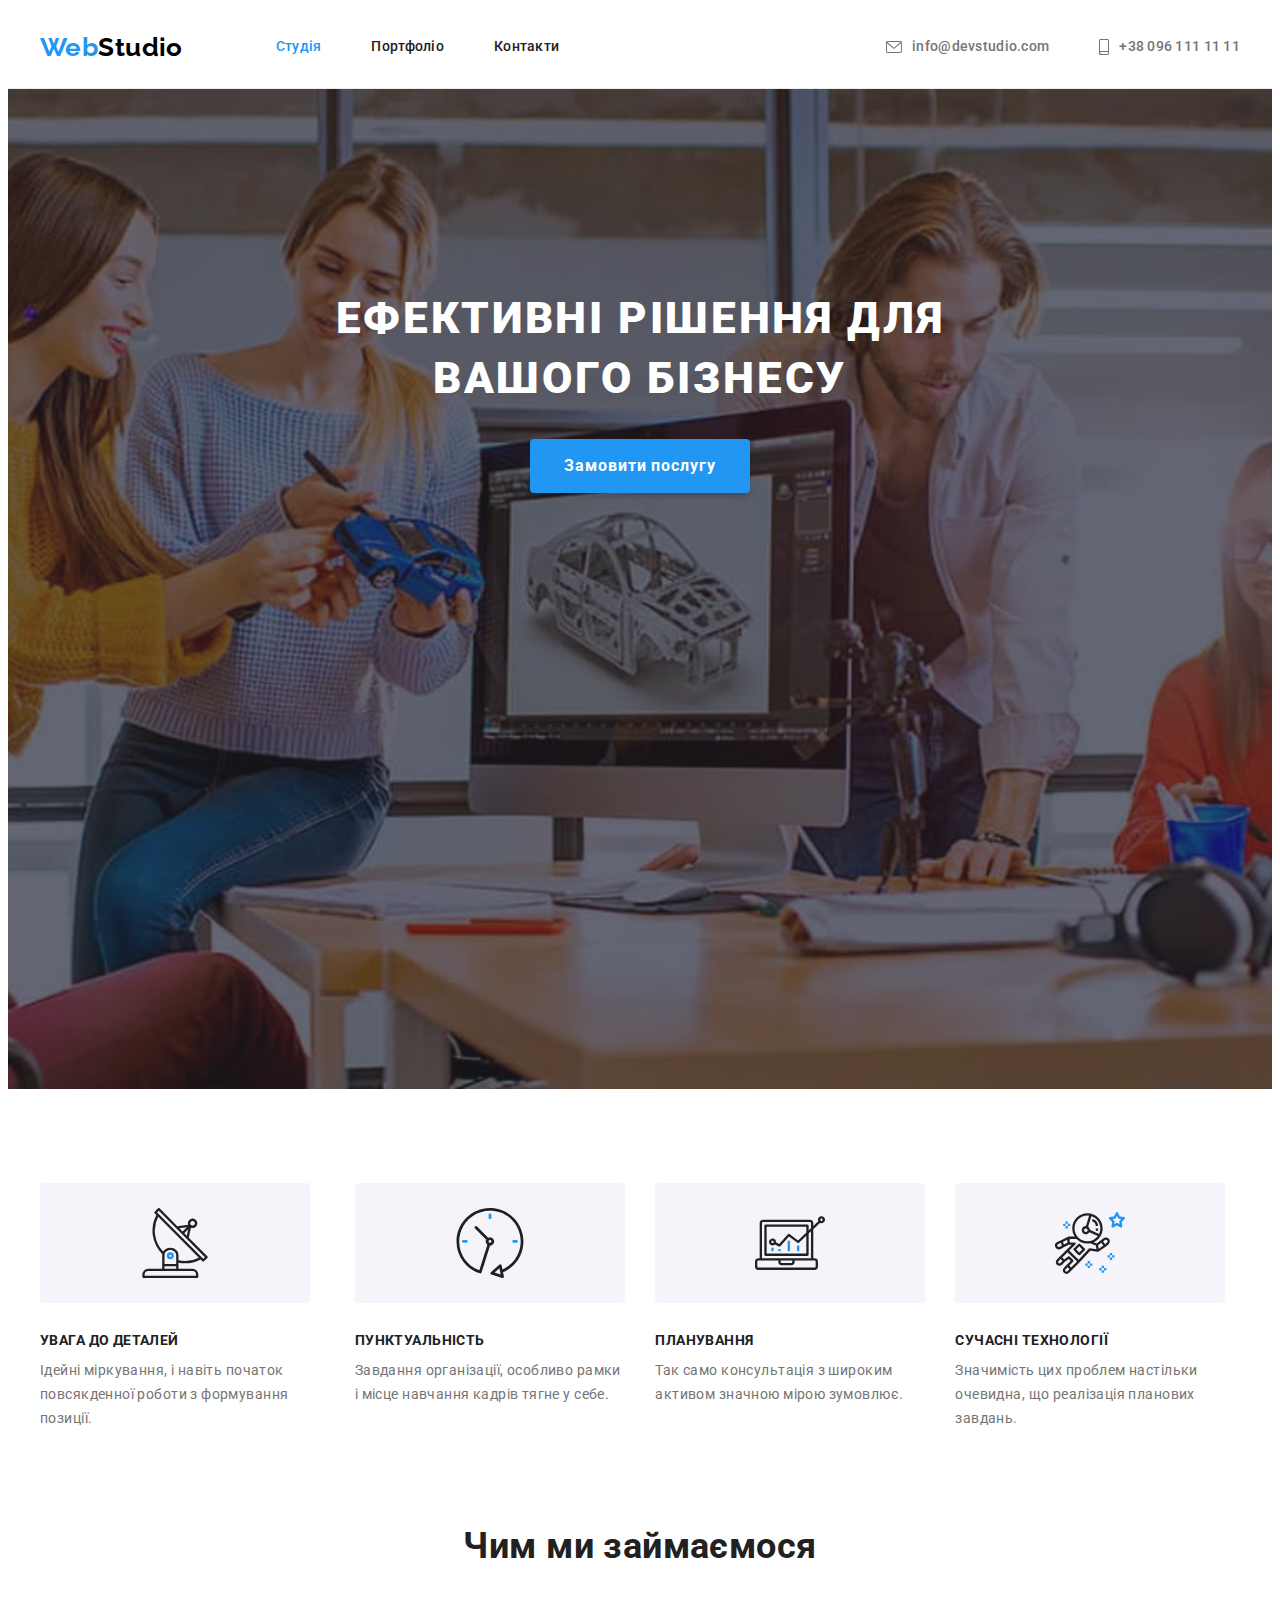
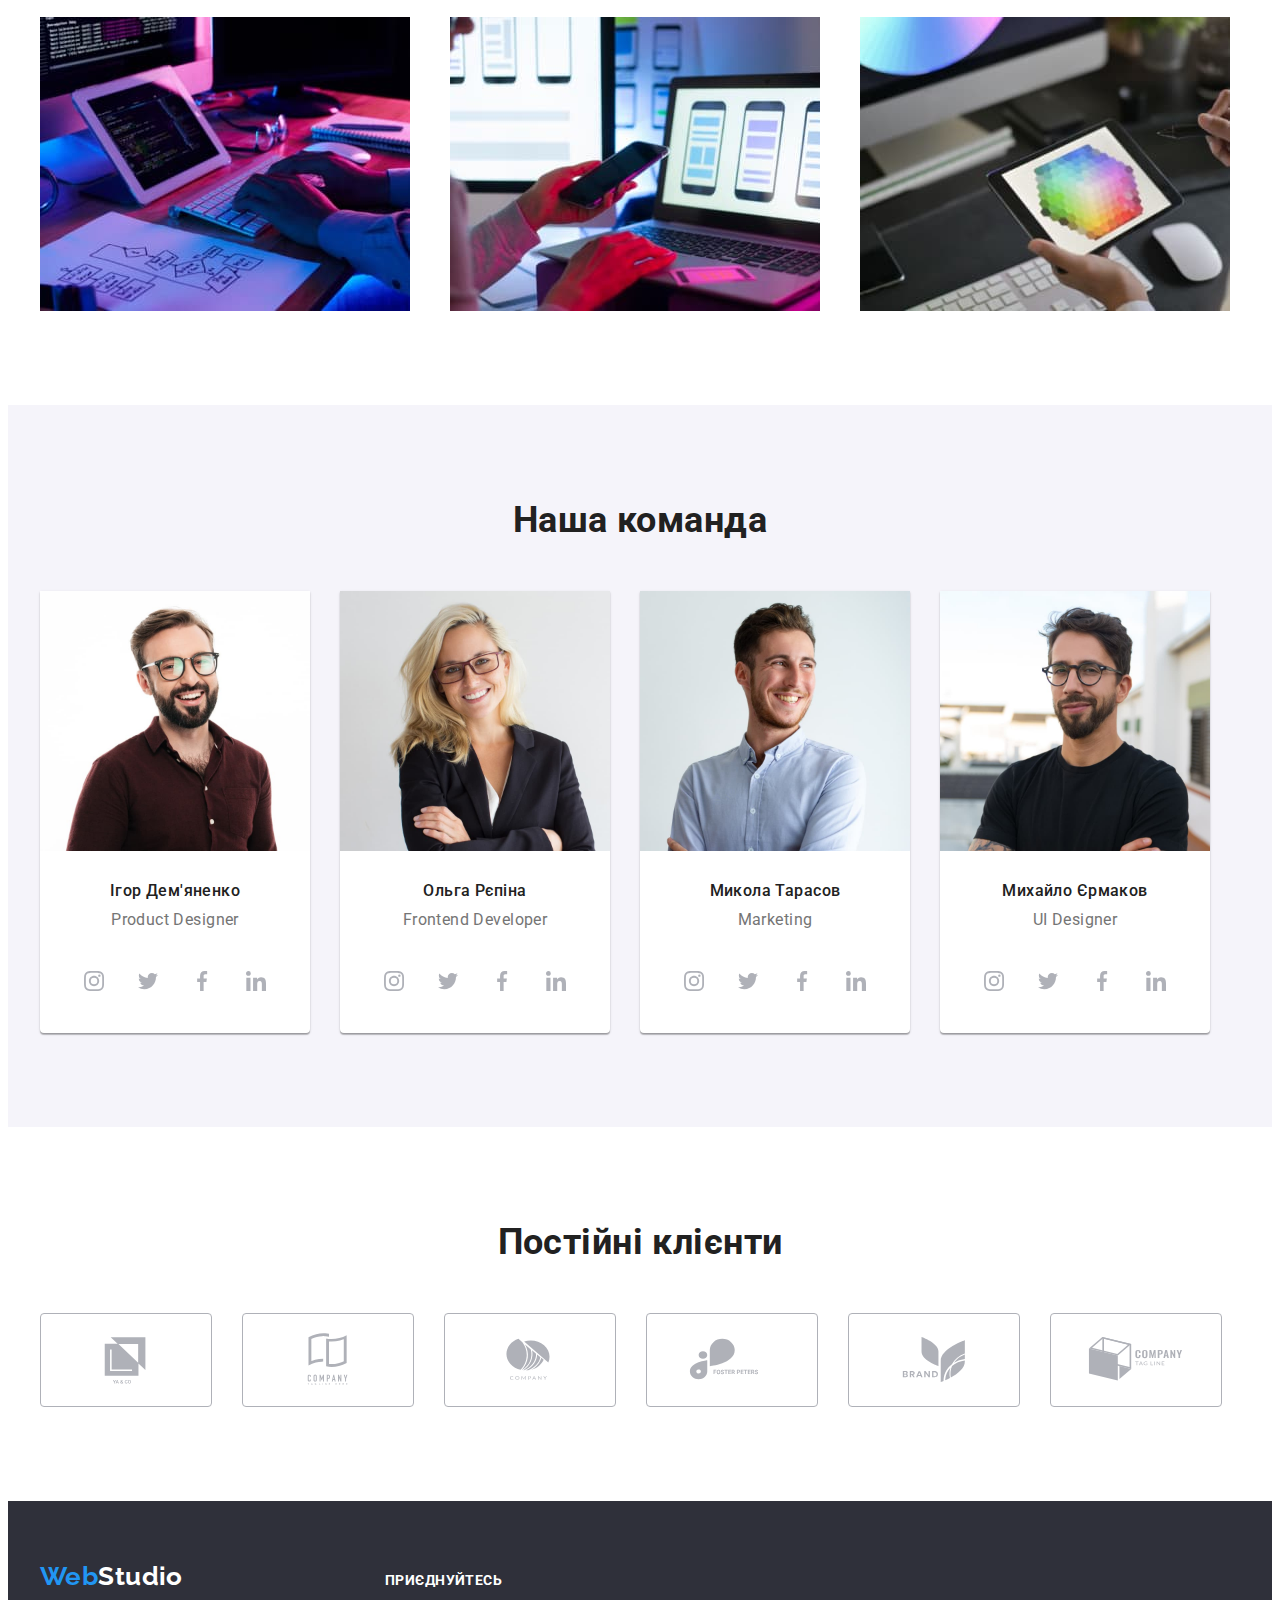
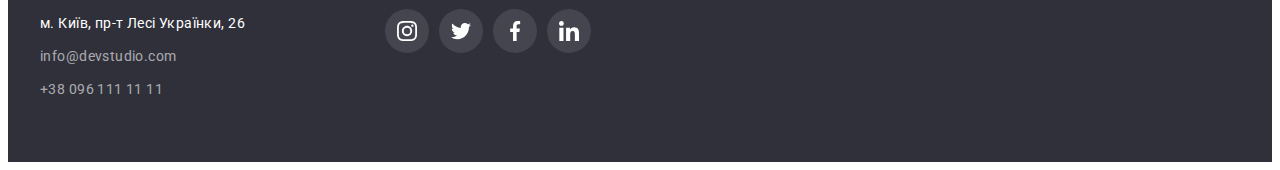
==== commit b466b308: "add styles icons in footer, add styles in portfolio" ====
--- a/index.html
+++ b/index.html
@@ -490,8 +490,9 @@
       </section>
     </main>
     <footer class="footer">
-      <div class="container">
-        <a class="logo logo-second" lang="en" href="./index.html"
+      <div class="container footer-container">
+        <div class="footer-address">
+          <a class="logo logo-second" lang="en" href="./index.html"
           >Web<span class="logo-footer">Studio</span></a
         >
         <address>
@@ -513,6 +514,37 @@
             </li>
           </ul>
         </address>
+        </div>
+        <div>
+          <h2 class="content-titles join-title">Приєднуйтесь</h2>
+          <ul class="join-list list">
+            <li class="join-item">
+              <a class="join-link link" href=""><svg width="20" height="20">
+                <use href="./images/symbol-defs.svg#instagram"></use>
+              </svg> </a>
+              </a>
+            </li>
+            <li class="join-item">
+              <a class="join-link link" href=""><svg width="20" height="20">
+                <use href="./images/symbol-defs.svg#twitter"></use>
+              </svg> </a>
+              </a>
+            </li>
+            <li class="join-item">
+              <a class="join-link link" href=""><svg width="20" height="20">
+                <use href="./images/symbol-defs.svg#facebook"></use>
+              </svg> </a>
+              </a>
+            </li>
+            <li class="join-item">
+              <a class="join-link link" href=""><svg width="20" height="20">
+                <use href="./images/symbol-defs.svg#linkedin"></use>
+              </svg> </a>
+              </a>
+            </li>
+          </ul>
+          </h2>
+        </div>
       </div>
     </footer>
   </body>
--- a/css/styles.css
+++ b/css/styles.css
@@ -385,6 +385,13 @@
   padding-bottom: 60px;
 }
 
+.footer-container {
+  display: flex;
+  align-items: baseline;
+}
+.footer-address {
+  margin-right: 70px;
+}
 .footer-address {
   display: inline-block;
   line-height: 1.71;
@@ -405,6 +412,35 @@
 .footer-link:hover,
 .footer-link:focus {
   color: var(--accent-color);
+}
+
+.join-title {
+  color: var(--primary-light-color);
+  margin-bottom: 20px;
+}
+.join-list {
+  display: flex;
+  gap: 10px;
+}
+.join-item {
+  width: 44px;
+  height: 44px;
+}
+
+.join-link {
+  width: 100%;
+  height: 100%;
+  display: flex;
+  justify-content: center;
+  align-items: center;
+  border-radius: 50%;
+  fill: var(--primary-light-color);
+  background-color: rgba(255, 255, 255, 0.1);
+}
+
+.join-link:hover,
+.join-link:focus {
+  background-color: var(--accent-color);
 }
 
 /*----------------------PORTFOLIO------------------------------*/
@@ -441,6 +477,8 @@
 .button-portfolio:focus {
   background-color: var(--accent-color);
   color: var(--primary-light-color);
+  box-shadow: 0px 3px 1px rgba(0, 0, 0, 0.1), 0px 1px 2px rgba(0, 0, 0, 0.08),
+    0px 2px 2px rgba(0, 0, 0, 0.12);
 }
 
 .button-list {
@@ -457,10 +495,19 @@
   flex-basis: calc((100% - 60px) / 3);
 }
 
+.cards-link {
+  display: block;
+}
+.cards-link:hover {
+  box-shadow: 0px 1px 1px rgba(0, 0, 0, 0.12), 0px 4px 4px rgba(0, 0, 0, 0.06),
+    1px 4px 6px rgba(0, 0, 0, 0.16);
+}
+
 .works-box {
   padding: 20px 24px;
-  border: 1px solid var(--border-card-color);
+  border: 1px solid rgba(238, 238, 238, 1);
   border-top: none;
+  background-color: rgba(255, 255, 255, 1);
 }
 
 .works-title {
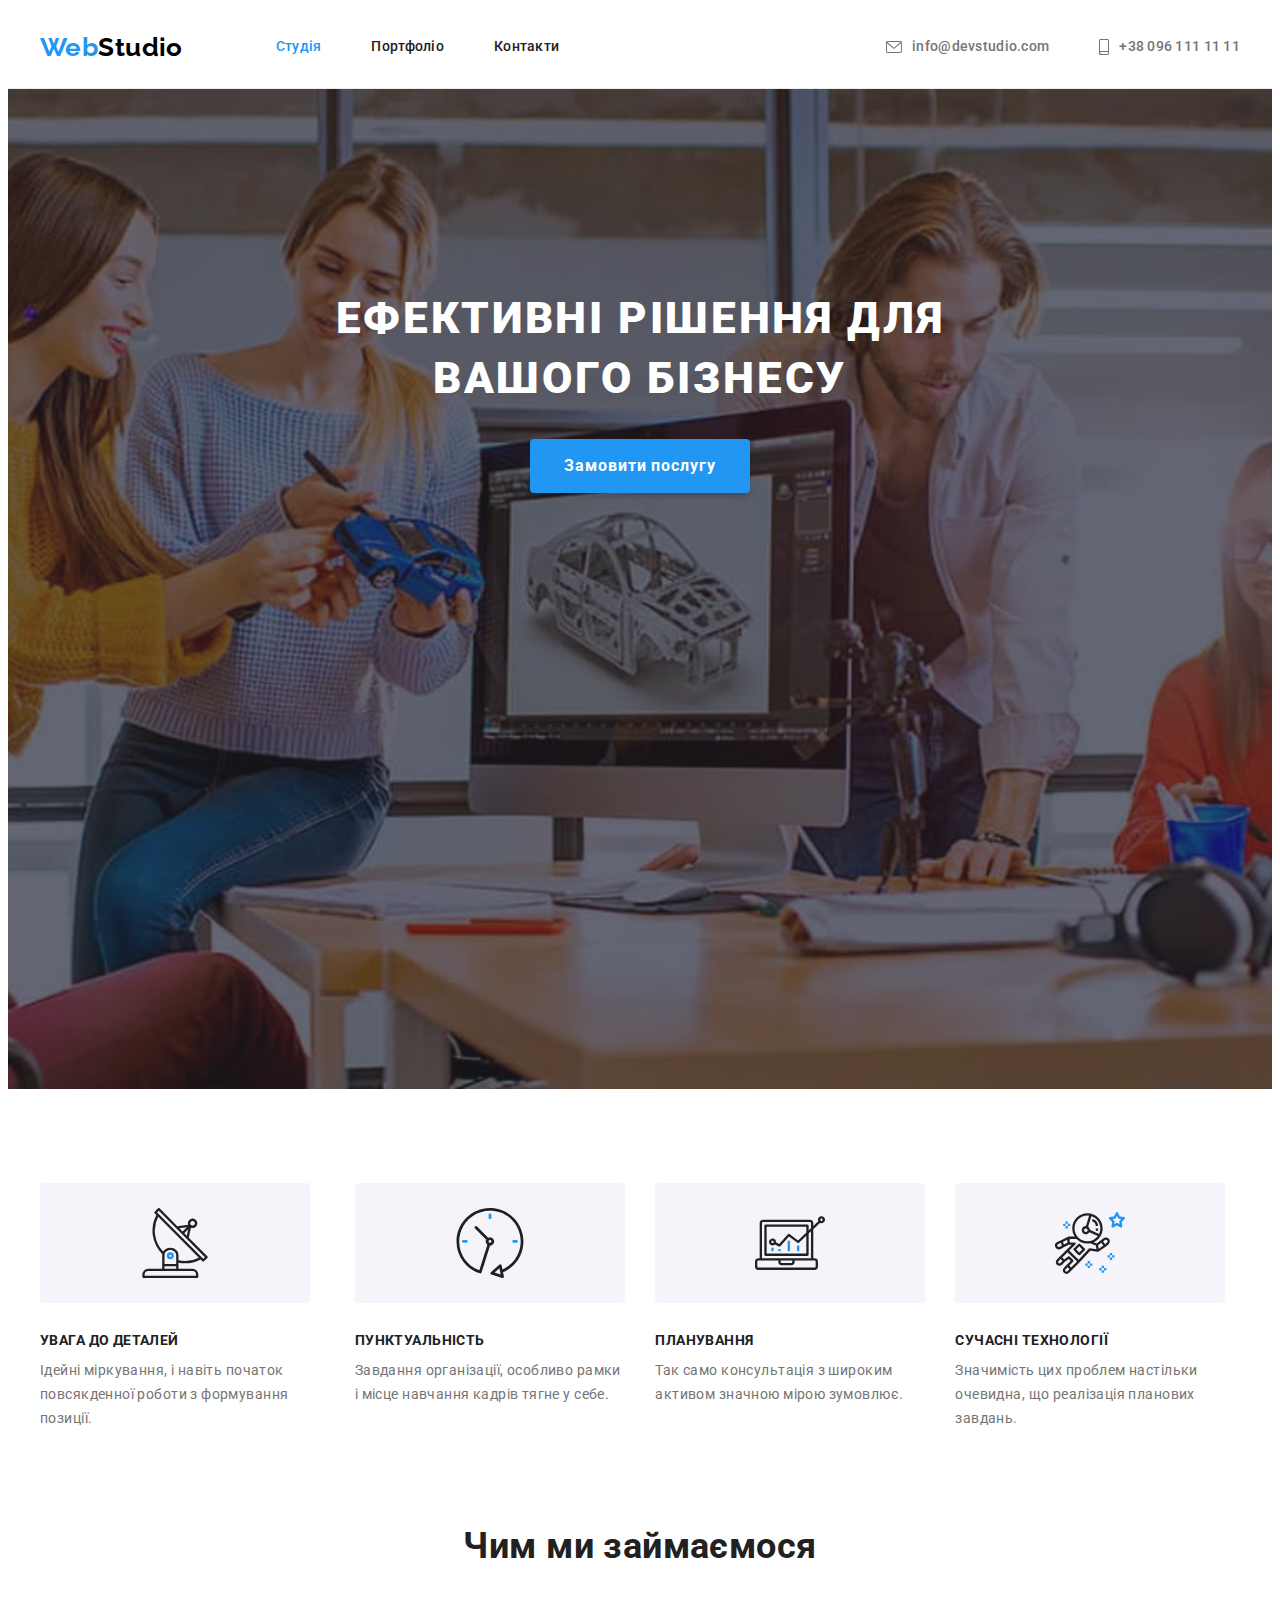
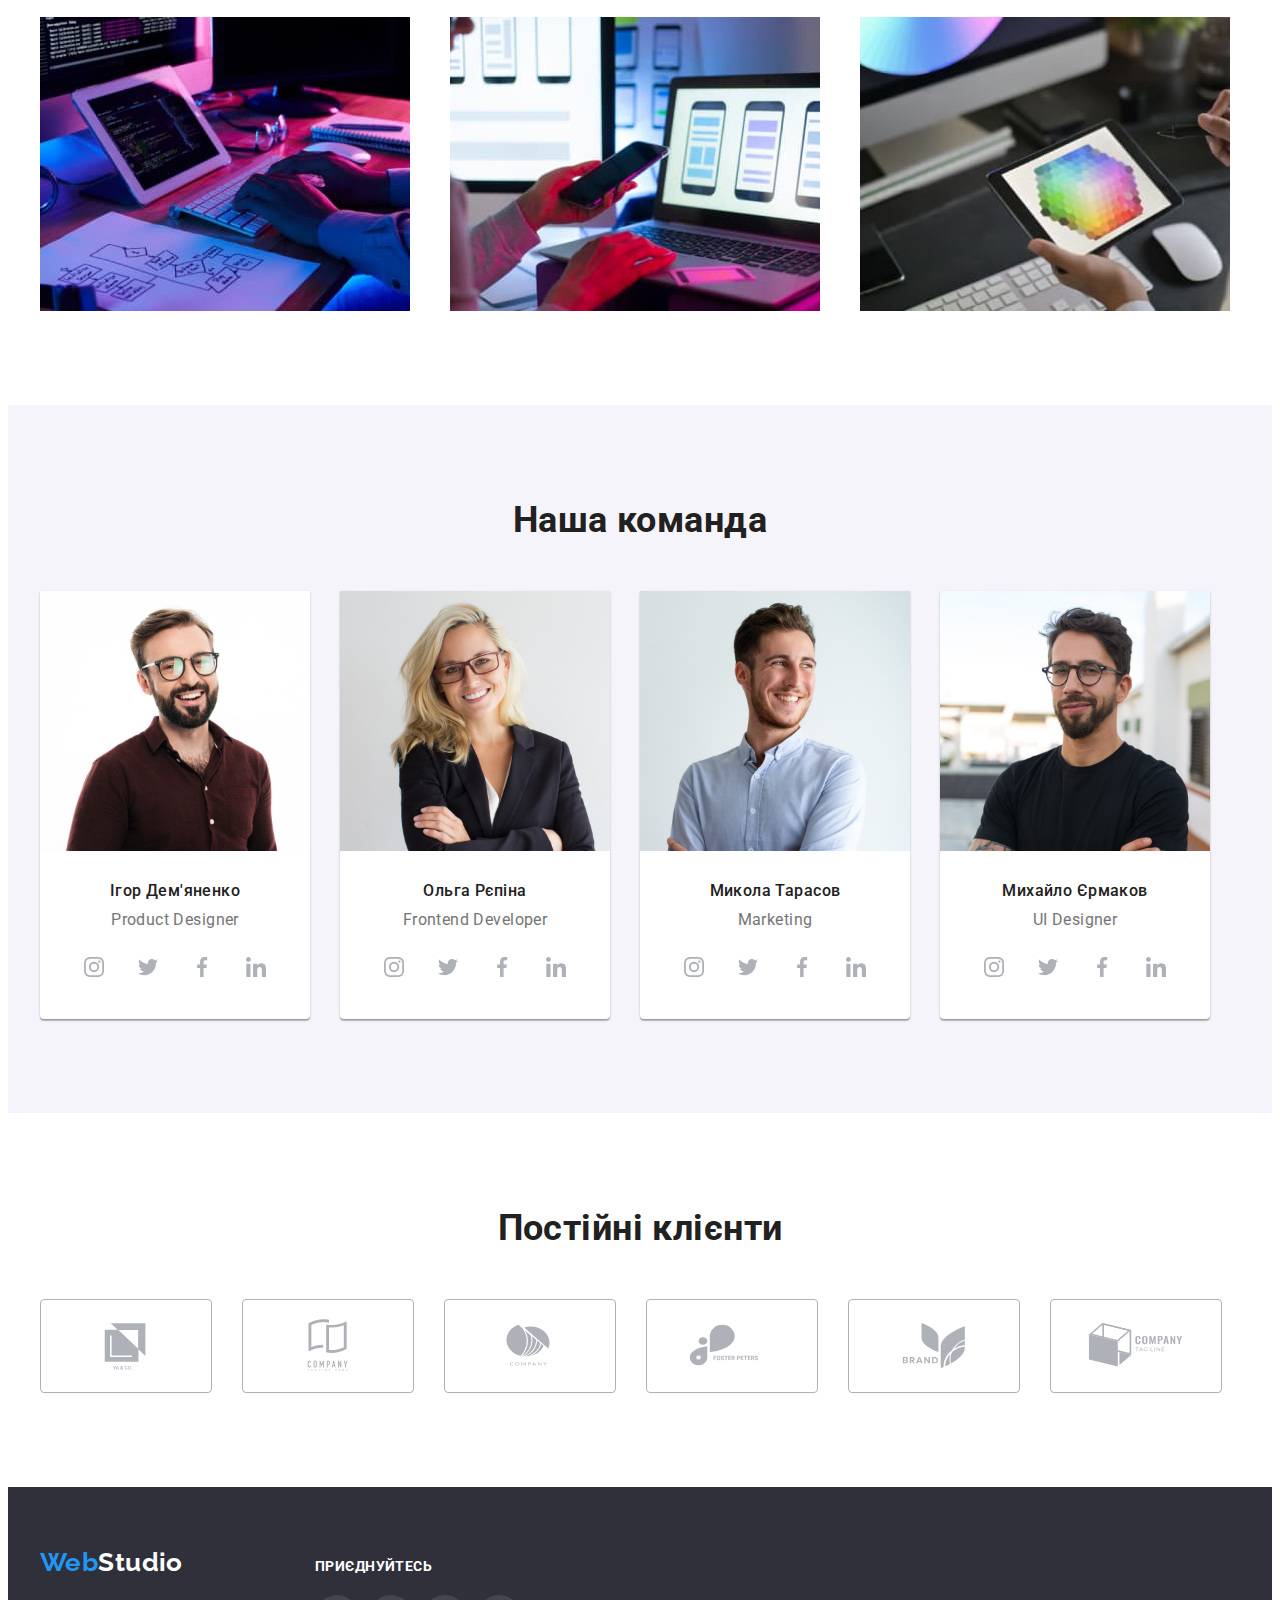
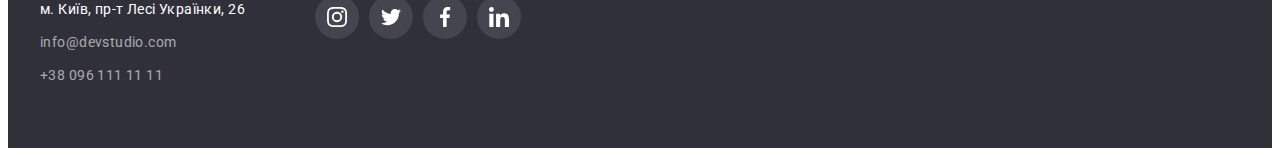
==== commit 7e0e80d1: "add changes" ====
--- a/index.html
+++ b/index.html
@@ -43,15 +43,15 @@
           <ul class="list contact-list">
             <li>
               <a class="contact-link" href="mailto:info@devstudio.com">
-                <svg class="mail-icon" width="16" ; height="12">
-                  <use href="./images/symbol-defs.svg#envelope"></use></svg
+                <svg class="mail-icon" width="16" height="12">
+                  <use href="./images/icons.svg#envelope"></use></svg
                 >info@devstudio.com
               </a>
             </li>
             <li>
               <a class="contact-link" href="tel:+380961111111">
-                <svg class="phone-icon" width="10" ; height="16">
-                  <use href="./images/symbol-defs.svg#smartphone"></use></svg
+                <svg class="phone-icon" width="10" height="16">
+                  <use href="./images/icons.svg#smartphone"></use></svg
                 >+38 096 111 11 11</a
               >
             </li>
@@ -73,7 +73,7 @@
             <li class="benefits-item">
               <div class="benefits-box">
                 <svg class="benefits-icons" width="70" height="70">
-                  <use href="./images/symbol-defs.svg#antenna"></use>
+                  <use href="./images/icons.svg#antenna"></use>
                 </svg>
               </div>
               <h3 class="content-titles">Увага до деталей</h3>
@@ -84,7 +84,7 @@
             <li class="benefits-item">
               <div class="benefits-box">
                 <svg class="benefits-icons" width="70" height="70">
-                  <use href="./images/symbol-defs.svg#clock"></use>
+                  <use href="./images/icons.svg#clock"></use>
                 </svg>
               </div>
               <h3 class="content-titles">Пунктуальність</h3>
@@ -95,7 +95,7 @@
             <li class="benefits-item">
               <div class="benefits-box">
                 <svg class="benefits-icons" width="70" height="70">
-                  <use href="./images/symbol-defs.svg#diagram"></use>
+                  <use href="./images/icons.svg#diagram"></use>
                 </svg>
               </div>
               <h3 class="content-titles">Планування</h3>
@@ -104,7 +104,7 @@
             <li class="benefits-item">
               <div class="benefits-box">
                 <svg class="benefits-icons" width="70" height="70">
-                  <use href="./images/symbol-defs.svg#astronaut"></use>
+                  <use href="./images/icons.svg#astronaut"></use>
                 </svg>
               </div>
               <h3 class="content-titles">Сучасні технології</h3>
@@ -160,8 +160,6 @@
               <div class="staff-box">
                 <h3 class="staff-title">Ігор Дем'яненко</h3>
                 <p class="staff-position" lang="en">Product Designer</p>
-              </div>
-              <div>
                 <ul class="team-social-list list">
                   <li class="team-social-item">
                     <a
@@ -171,48 +169,51 @@
                       class="team-social-link link"
                     >
                       <svg width="20" height="20">
-                        <use href="./images/symbol-defs.svg#instagram"></use>
-                      </svg>
-                    </a>
-                  </li>
-                  <li class="team-social-item">
-                    <a
-                      target="_blank"
-                      rel="noopener noreferrer nofollow"
-                      href=""
-                      class="team-social-link link"
-                    >
-                      <svg width="20" height="20">
-                        <use href="./images/symbol-defs.svg#twitter"></use>
-                      </svg>
-                    </a>
-                  </li>
-                  <li class="team-social-item">
-                    <a
-                      target="_blank"
-                      rel="noopener noreferrer nofollow"
-                      href=""
-                      class="team-social-link link"
-                    >
-                      <svg width="20" height="20">
-                        <use href="./images/symbol-defs.svg#facebook"></use>
-                      </svg>
-                    </a>
-                  </li>
-                  <li class="team-social-item">
-                    <a
-                      target="_blank"
-                      rel="noopener noreferrer nofollow"
-                      href=""
-                      class="team-social-link link"
-                    >
-                      <svg width="20" height="20">
-                        <use href="./images/symbol-defs.svg#linkedin"></use>
+                        <use href="./images/icons.svg#instagram"></use>
+                      </svg>
+                    </a>
+                  </li>
+                  <li class="team-social-item">
+                    <a
+                      target="_blank"
+                      rel="noopener noreferrer nofollow"
+                      href=""
+                      class="team-social-link link"
+                    >
+                      <svg width="20" height="20">
+                        <use href="./images/icons.svg#twitter"></use>
+                      </svg>
+                    </a>
+                  </li>
+                  <li class="team-social-item">
+                    <a
+                      target="_blank"
+                      rel="noopener noreferrer nofollow"
+                      href=""
+                      class="team-social-link link"
+                    >
+                      <svg width="20" height="20">
+                        <use href="./images/icons.svg#facebook"></use>
+                      </svg>
+                    </a>
+                  </li>
+                  <li class="team-social-item">
+                    <a
+                      target="_blank"
+                      rel="noopener noreferrer nofollow"
+                      href=""
+                      class="team-social-link link"
+                    >
+                      <svg width="20" height="20">
+                        <use href="./images/icons.svg#linkedin"></use>
                       </svg>
                     </a>
                   </li>
                 </ul>
               </div>
+              
+                
+              
             </li>
             <li class="team-item">
               <img
@@ -224,8 +225,6 @@
               <div class="staff-box">
                 <h3 class="staff-title">Ольга Рєпіна</h3>
                 <p class="staff-position" lang="en">Frontend Developer</p>
-              </div>
-              <div>
                 <ul class="team-social-list list">
                   <li class="team-social-item">
                     <a
@@ -235,43 +234,43 @@
                       class="team-social-link link"
                     >
                       <svg width="20" height="20">
-                        <use href="./images/symbol-defs.svg#instagram"></use>
-                      </svg>
-                    </a>
-                  </li>
-                  <li class="team-social-item">
-                    <a
-                      target="_blank"
-                      rel="noopener noreferrer nofollow"
-                      href=""
-                      class="team-social-link link"
-                    >
-                      <svg width="20" height="20">
-                        <use href="./images/symbol-defs.svg#twitter"></use>
-                      </svg>
-                    </a>
-                  </li>
-                  <li class="team-social-item">
-                    <a
-                      target="_blank"
-                      rel="noopener noreferrer nofollow"
-                      href=""
-                      class="team-social-link link"
-                    >
-                      <svg width="20" height="20">
-                        <use href="./images/symbol-defs.svg#facebook"></use>
-                      </svg>
-                    </a>
-                  </li>
-                  <li class="team-social-item">
-                    <a
-                      target="_blank"
-                      rel="noopener noreferrer nofollow"
-                      href=""
-                      class="team-social-link link"
-                    >
-                      <svg width="20" height="20">
-                        <use href="./images/symbol-defs.svg#linkedin"></use>
+                        <use href="./images/icons.svg#instagram"></use>
+                      </svg>
+                    </a>
+                  </li>
+                  <li class="team-social-item">
+                    <a
+                      target="_blank"
+                      rel="noopener noreferrer nofollow"
+                      href=""
+                      class="team-social-link link"
+                    >
+                      <svg width="20" height="20">
+                        <use href="./images/icons.svg#twitter"></use>
+                      </svg>
+                    </a>
+                  </li>
+                  <li class="team-social-item">
+                    <a
+                      target="_blank"
+                      rel="noopener noreferrer nofollow"
+                      href=""
+                      class="team-social-link link"
+                    >
+                      <svg width="20" height="20">
+                        <use href="./images/icons.svg#facebook"></use>
+                      </svg>
+                    </a>
+                  </li>
+                  <li class="team-social-item">
+                    <a
+                      target="_blank"
+                      rel="noopener noreferrer nofollow"
+                      href=""
+                      class="team-social-link link"
+                    >
+                      <svg width="20" height="20">
+                        <use href="./images/icons.svg#linkedin"></use>
                       </svg>
                     </a>
                   </li>
@@ -288,8 +287,6 @@
               <div class="staff-box">
                 <h3 class="staff-title">Микола Тарасов</h3>
                 <p class="staff-position" lang="en">Marketing</p>
-              </div>
-              <div>
                 <ul class="team-social-list list">
                   <li class="team-social-item">
                     <a
@@ -299,43 +296,43 @@
                       class="team-social-link link"
                     >
                       <svg width="20" height="20">
-                        <use href="./images/symbol-defs.svg#instagram"></use>
-                      </svg>
-                    </a>
-                  </li>
-                  <li class="team-social-item">
-                    <a
-                      target="_blank"
-                      rel="noopener noreferrer nofollow"
-                      href=""
-                      class="team-social-link link"
-                    >
-                      <svg width="20" height="20">
-                        <use href="./images/symbol-defs.svg#twitter"></use>
-                      </svg>
-                    </a>
-                  </li>
-                  <li class="team-social-item">
-                    <a
-                      target="_blank"
-                      rel="noopener noreferrer nofollow"
-                      href=""
-                      class="team-social-link link"
-                    >
-                      <svg width="20" height="20">
-                        <use href="./images/symbol-defs.svg#facebook"></use>
-                      </svg>
-                    </a>
-                  </li>
-                  <li class="team-social-item">
-                    <a
-                      target="_blank"
-                      rel="noopener noreferrer nofollow"
-                      href=""
-                      class="team-social-link link"
-                    >
-                      <svg width="20" height="20">
-                        <use href="./images/symbol-defs.svg#linkedin"></use>
+                        <use href="./images/icons.svg#instagram"></use>
+                      </svg>
+                    </a>
+                  </li>
+                  <li class="team-social-item">
+                    <a
+                      target="_blank"
+                      rel="noopener noreferrer nofollow"
+                      href=""
+                      class="team-social-link link"
+                    >
+                      <svg width="20" height="20">
+                        <use href="./images/icons.svg#twitter"></use>
+                      </svg>
+                    </a>
+                  </li>
+                  <li class="team-social-item">
+                    <a
+                      target="_blank"
+                      rel="noopener noreferrer nofollow"
+                      href=""
+                      class="team-social-link link"
+                    >
+                      <svg width="20" height="20">
+                        <use href="./images/icons.svg#facebook"></use>
+                      </svg>
+                    </a>
+                  </li>
+                  <li class="team-social-item">
+                    <a
+                      target="_blank"
+                      rel="noopener noreferrer nofollow"
+                      href=""
+                      class="team-social-link link"
+                    >
+                      <svg width="20" height="20">
+                        <use href="./images/icons.svg#linkedin"></use>
                       </svg>
                     </a>
                   </li>
@@ -352,54 +349,52 @@
               <div class="staff-box">
                 <h3 class="staff-title">Михайло Єрмаков</h3>
                 <p class="staff-position" lang="en">UI Designer</p>
-              </div>
-              <div>
-                <ul class="team-social-list list">
-                  <li class="team-social-item">
-                    <a
-                      target="_blank"
-                      rel="noopener noreferrer nofollow"
-                      href=""
-                      class="team-social-link link"
-                    >
-                      <svg width="20" height="20">
-                        <use href="./images/symbol-defs.svg#instagram"></use>
-                      </svg>
-                    </a>
-                  </li>
-                  <li class="team-social-item">
-                    <a
-                      target="_blank"
-                      rel="noopener noreferrer nofollow"
-                      href=""
-                      class="team-social-link link"
-                    >
-                      <svg width="20" height="20">
-                        <use href="./images/symbol-defs.svg#twitter"></use>
-                      </svg>
-                    </a>
-                  </li>
-                  <li class="team-social-item">
-                    <a
-                      target="_blank"
-                      rel="noopener noreferrer nofollow"
-                      href=""
-                      class="team-social-link link"
-                    >
-                      <svg width="20" height="20">
-                        <use href="./images/symbol-defs.svg#facebook"></use>
-                      </svg>
-                    </a>
-                  </li>
-                  <li class="team-social-item">
-                    <a
-                      target="_blank"
-                      rel="noopener noreferrer nofollow"
-                      href=""
-                      class="team-social-link link"
-                    >
-                      <svg width="20" height="20">
-                        <use href="./images/symbol-defs.svg#linkedin"></use>
+                 <ul class="team-social-list list">
+                  <li class="team-social-item">
+                    <a
+                      target="_blank"
+                      rel="noopener noreferrer nofollow"
+                      href=""
+                      class="team-social-link link"
+                    >
+                      <svg width="20" height="20">
+                        <use href="./images/icons.svg#instagram"></use>
+                      </svg>
+                    </a>
+                  </li>
+                  <li class="team-social-item">
+                    <a
+                      target="_blank"
+                      rel="noopener noreferrer nofollow"
+                      href=""
+                      class="team-social-link link"
+                    >
+                      <svg width="20" height="20">
+                        <use href="./images/icons.svg#twitter"></use>
+                      </svg>
+                    </a>
+                  </li>
+                  <li class="team-social-item">
+                    <a
+                      target="_blank"
+                      rel="noopener noreferrer nofollow"
+                      href=""
+                      class="team-social-link link"
+                    >
+                      <svg width="20" height="20">
+                        <use href="./images/icons.svg#facebook"></use>
+                      </svg>
+                    </a>
+                  </li>
+                  <li class="team-social-item">
+                    <a
+                      target="_blank"
+                      rel="noopener noreferrer nofollow"
+                      href=""
+                      class="team-social-link link"
+                    >
+                      <svg width="20" height="20">
+                        <use href="./images/icons.svg#linkedin"></use>
                       </svg>
                     </a>
                   </li>
@@ -421,7 +416,7 @@
                 href=""
               >
                 <svg width="106" height="60">
-                  <use href="./images/symbol-defs.svg#client1"></use>
+                  <use href="./images/icons.svg#client1"></use>
                 </svg>
               </a>
             </li>
@@ -433,7 +428,7 @@
                 href=""
               >
                 <svg width="106" height="60">
-                  <use href="./images/symbol-defs.svg#client2"></use>
+                  <use href="./images/icons.svg#client2"></use>
                 </svg>
               </a>
             </li>
@@ -445,7 +440,7 @@
                 href=""
               >
                 <svg width="106" height="60">
-                  <use href="./images/symbol-defs.svg#client3"></use>
+                  <use href="./images/icons.svg#client3"></use>
                 </svg>
               </a>
             </li>
@@ -457,7 +452,7 @@
                 href=""
               >
                 <svg width="106" height="60">
-                  <use href="./images/symbol-defs.svg#client4"></use>
+                  <use href="./images/icons.svg#client4"></use>
                 </svg>
               </a>
             </li>
@@ -469,7 +464,7 @@
                 href=""
               >
                 <svg width="106" height="60">
-                  <use href="./images/symbol-defs.svg#client5"></use>
+                  <use href="./images/icons.svg#client5"></use>
                 </svg>
               </a>
             </li>
@@ -481,7 +476,7 @@
                 href=""
               >
                 <svg class="icon" width="106" height="60">
-                  <use href="./images/symbol-defs.svg#client6"></use>
+                  <use href="./images/icons.svg#client6"></use>
                 </svg>
               </a>
             </li>
@@ -491,7 +486,7 @@
     </main>
     <footer class="footer">
       <div class="container footer-container">
-        <div class="footer-address">
+        <div class="footer-box">
           <a class="logo logo-second" lang="en" href="./index.html"
           >Web<span class="logo-footer">Studio</span></a
         >
@@ -520,25 +515,25 @@
           <ul class="join-list list">
             <li class="join-item">
               <a class="join-link link" href=""><svg width="20" height="20">
-                <use href="./images/symbol-defs.svg#instagram"></use>
+                <use href="./images/icons.svg#instagram"></use>
               </svg> </a>
               </a>
             </li>
             <li class="join-item">
               <a class="join-link link" href=""><svg width="20" height="20">
-                <use href="./images/symbol-defs.svg#twitter"></use>
+                <use href="./images/icons.svg#twitter"></use>
               </svg> </a>
               </a>
             </li>
             <li class="join-item">
               <a class="join-link link" href=""><svg width="20" height="20">
-                <use href="./images/symbol-defs.svg#facebook"></use>
+                <use href="./images/icons.svg#facebook"></use>
               </svg> </a>
               </a>
             </li>
             <li class="join-item">
               <a class="join-link link" href=""><svg width="20" height="20">
-                <use href="./images/symbol-defs.svg#linkedin"></use>
+                <use href="./images/icons.svg#linkedin"></use>
               </svg> </a>
               </a>
             </li>
--- a/css/styles.css
+++ b/css/styles.css
@@ -204,7 +204,8 @@
   border-color: transparent;
 }
 
-.button:hover {
+.button:hover,
+.button:focus {
   background-color: var(--accent-secondary-color);
 }
 
@@ -315,6 +316,7 @@
   font-size: 16px;
   line-height: 1.19;
   text-align: center;
+  margin-bottom: 16px;
 }
 
 .team-social-list {
@@ -322,7 +324,6 @@
   justify-content: center;
   align-items: center;
   gap: 10px;
-  margin-bottom: 30px;
 }
 
 .team-social-item {
@@ -353,10 +354,6 @@
 .clients-list {
   display: flex;
   gap: 30px;
-}
-
-.clients-item {
-  display: flex;
 }
 
 .clients-link {
@@ -370,12 +367,10 @@
   align-items: center;
 }
 
-.clients-link:hover {
+.clients-link:hover,
+.clients-link:focus {
   fill: var(--accent-color);
   border: 1px solid var(--accent-color);
-}
-
-.clients-link:hover {
 }
 
 /*---------------------FOOTER---------------------------------*/
@@ -389,9 +384,11 @@
   display: flex;
   align-items: baseline;
 }
-.footer-address {
+
+.footer-box {
   margin-right: 70px;
 }
+
 .footer-address {
   display: inline-block;
   line-height: 1.71;
@@ -498,7 +495,8 @@
 .cards-link {
   display: block;
 }
-.cards-link:hover {
+.cards-link:hover,
+.cards-link:focus {
   box-shadow: 0px 1px 1px rgba(0, 0, 0, 0.12), 0px 4px 4px rgba(0, 0, 0, 0.06),
     1px 4px 6px rgba(0, 0, 0, 0.16);
 }
